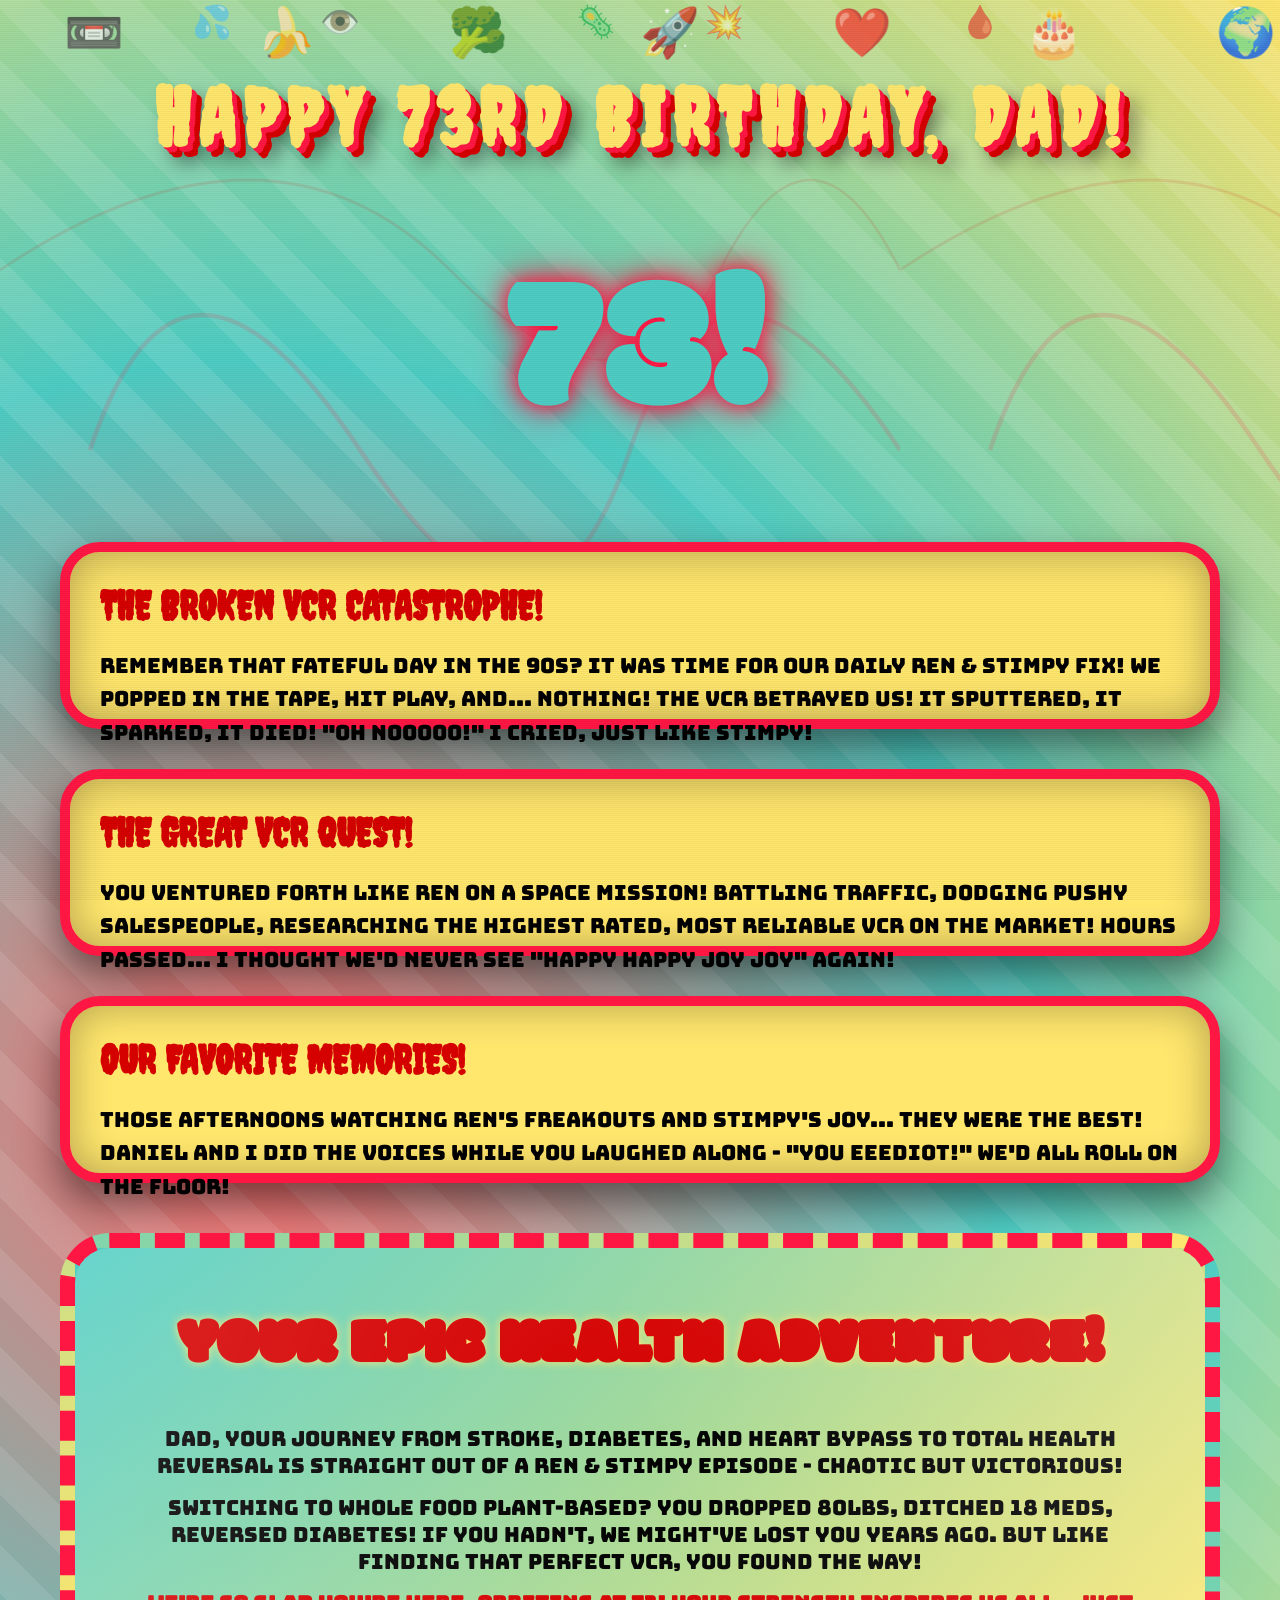
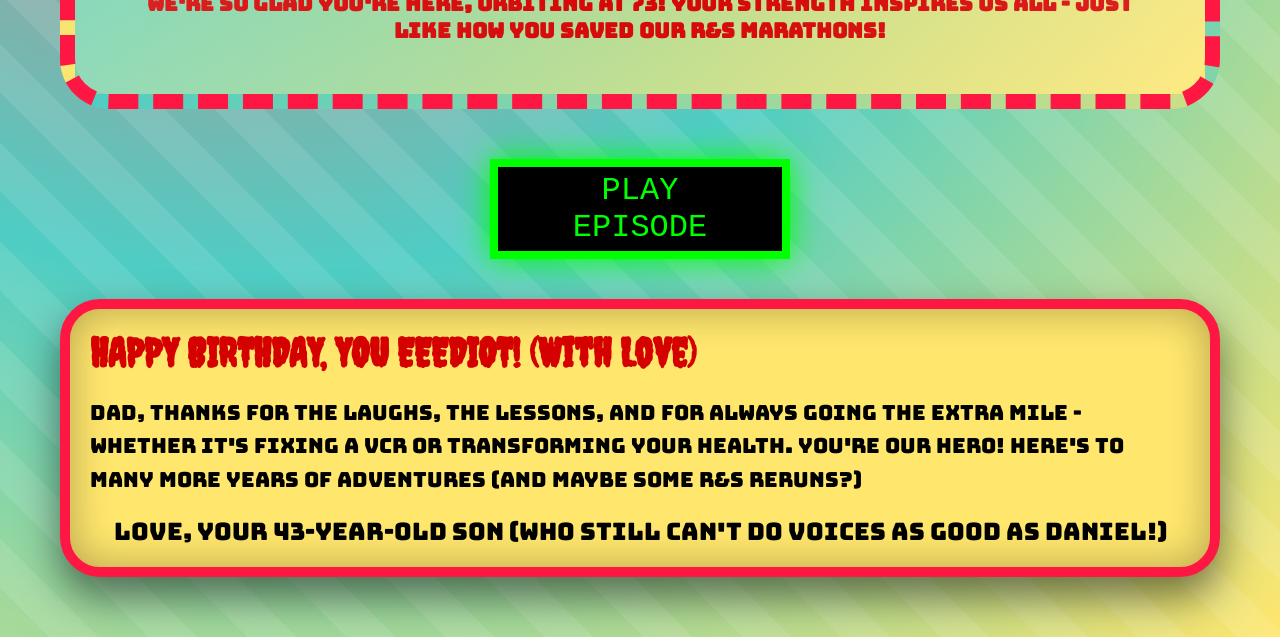
==== birthday-ren-stimpy.html @ b2580fb5 "ren and stimpy bday card update" ====
<!DOCTYPE html>
<html lang="en">
  <head>
    <meta charset="UTF-8" />
    <meta name="viewport" content="width=device-width, initial-scale=1.0" />
    <title>REN & STIMPY BIRTHDAY MADNESS! - HAPPY 73RD DAD!</title>

    <style>
      @import url("https://fonts.googleapis.com/css2?family=Creepster&family=Bungee&family=Modak&display=swap");

      * {
        margin: 0;
        padding: 0;
        box-sizing: border-box;
      }

      body {
        background: #ff6b6b;
        background-image: repeating-linear-gradient(
            45deg,
            transparent,
            transparent 35px,
            rgba(255, 255, 255, 0.1) 35px,
            rgba(255, 255, 255, 0.1) 70px
          ),
          radial-gradient(circle at 20% 50%, #ff6b6b 0%, #4ecdc4 50%, #ffe66d 100%);
        overflow-x: hidden;
        font-family: "Bungee", cursive;
        position: relative;
        min-height: 100vh;
        color: #000;
      }

      /* Enhanced veiny overlay */
      body::before {
        content: "";
        position: fixed;
        top: 0;
        left: 0;
        width: 100%;
        height: 100%;
        background: url('data:image/svg+xml,<svg xmlns="http://www.w3.org/2000/svg" viewBox="0 0 100 100"><path d="M10,50 Q20,20 40,50 T70,50 T100,50" stroke="%23FF1744" stroke-width="0.5" fill="none" opacity="0.3"/><path d="M0,30 Q30,10 50,30 T80,30 T100,30" stroke="%23D50000" stroke-width="0.3" fill="none" opacity="0.2"/></svg>')
          repeat;
        pointer-events: none;
        z-index: 1;
        opacity: 0.5;
        animation: pulseVeins 2s infinite alternate;
      }

      @keyframes pulseVeins {
        0% {
          opacity: 0.5;
        }
        100% {
          opacity: 0.7;
        }
      }

      /* TV Scan Lines */
      body::after {
        content: "";
        position: fixed;
        top: 0;
        left: 0;
        width: 100%;
        height: 100%;
        background: repeating-linear-gradient(
          0deg,
          rgba(0, 0, 0, 0.15),
          rgba(0, 0, 0, 0.15) 1px,
          transparent 1px,
          transparent 2px
        );
        pointer-events: none;
        z-index: 3;
        opacity: 0.3;
      }

      /* Gross floating elements */
      .gross-floater {
        position: fixed;
        animation: grossFloat 15s infinite ease-in-out;
        z-index: 0;
        opacity: 0.6;
        font-size: 2rem;
      }

      @keyframes grossFloat {
        0% {
          transform: translateY(100vh) scale(1) rotate(0deg);
        }
        50% {
          transform: translateY(50vh) scale(1.5) rotate(180deg);
        }
        100% {
          transform: translateY(0) scale(1) rotate(360deg);
        }
      }

      /* Bulging veins on hover */
      .story-panel:hover::before {
        content: "";
        position: absolute;
        top: 0;
        left: 0;
        width: 100%;
        height: 100%;
        background: radial-gradient(circle, rgba(213, 0, 0, 0.3), transparent);
        animation: bulge 1s infinite alternate;
      }

      @keyframes bulge {
        0% {
          transform: scale(1);
        }
        100% {
          transform: scale(1.2);
        }
      }

      .container {
        max-width: 1200px;
        margin: 0 auto;
        padding: 20px;
        position: relative;
        z-index: 2;
      }

      /* Epic Title with parallax */
      .main-title {
        text-align: center;
        margin: 50px 0;
        position: relative;
        perspective: 1000px;
      }

      .happy-joy {
        font-family: "Creepster", cursive;
        font-size: 5rem;
        color: #ffe66d;
        text-shadow: 5px 5px 0 #ff1744, 10px 10px 0 #d50000, 15px 15px 20px rgba(0, 0, 0, 0.5);
        letter-spacing: 8px;
        transform-style: preserve-3d;
        animation: titleWobble 1s infinite alternate;
      }

      @keyframes titleWobble {
        0% {
          transform: rotateY(-10deg) rotateX(5deg);
        }
        100% {
          transform: rotateY(10deg) rotateX(-5deg);
        }
      }

      .age-counter {
        font-family: "Modak", cursive;
        font-size: 12rem;
        color: #4ecdc4;
        text-align: center;
        text-shadow: 0 0 20px #ff1744, 0 0 40px #ff1744;
        animation: throbExplode 2s infinite;
      }

      @keyframes throbExplode {
        0%,
        100% {
          transform: scale(1);
          filter: brightness(1);
        }
        50% {
          transform: scale(1.1);
          filter: brightness(1.5);
        }
      }

      /* Epic Story Panels with flip animation */
      .story-panel {
        background: #ffe66d;
        border: 10px solid #ff1744;
        border-radius: 40px;
        padding: 20px;
        margin: 40px 0;
        position: relative;
        box-shadow: inset 0 0 40px rgba(0, 0, 0, 0.3), 0 20px 40px rgba(0, 0, 0, 0.5);
        perspective: 1000px;
        cursor: pointer;
        transition: all 0.5s;
        display: block;
      }

      .story-panel:hover {
        transform: scale(1.05) rotate(2deg);
      }

      .story-content {
        transition: transform 0.6s;
        transform-style: preserve-3d;
      }

      .story-panel.flipped .story-content {
        transform: rotateY(180deg);
      }

      .story-front,
      .story-back {
        backface-visibility: hidden;
        position: absolute;
        width: 100%;
        left: 0;
        padding: 10px;
        box-sizing: border-box;
        word-wrap: break-word;
        hyphens: auto;
      }

      .story-back {
        transform: rotateY(180deg);
        color: #ff1744;
        font-weight: bold;
      }

      .story-title {
        font-family: "Creepster", cursive;
        font-size: 2.5rem;
        color: #d50000;
        margin-bottom: 20px;
      }

      .story-text {
        font-size: 1.3rem;
        line-height: 1.6;
      }

      /* Health Journey - Epic Version */
      .health-journey {
        background: linear-gradient(135deg, #4ecdc4, #ffe66d);
        padding: 50px;
        margin: 50px 0;
        border-radius: 50px;
        border: 15px dashed #ff1744;
        text-align: center;
        position: relative;
        overflow: hidden;
      }

      .health-journey::before {
        content: "";
        position: absolute;
        top: -50%;
        left: -50%;
        width: 200%;
        height: 200%;
        background: radial-gradient(circle, transparent, rgba(255, 255, 255, 0.3));
        animation: healthPulse 3s infinite;
      }

      @keyframes healthPulse {
        0% {
          transform: scale(1);
        }
        50% {
          transform: scale(1.2);
        }
        100% {
          transform: scale(1);
        }
      }

      .health-title {
        font-family: "Modak", cursive;
        font-size: 4rem;
        color: #d50000;
        margin-bottom: 30px;
        text-shadow: 0 0 10px #ffe66d;
      }

      /* VCR Button - Enhanced */
      .vcr-button {
        display: block;
        width: 300px;
        height: 100px;
        margin: 40px auto;
        background: #000;
        color: #0f0;
        font-family: monospace;
        font-size: 2rem;
        border: 8px solid #0f0;
        cursor: pointer;
        position: relative;
        overflow: hidden;
        transition: all 0.3s;
        box-shadow: 0 0 30px #0f0;
        animation: vcrGlow 1.5s infinite alternate;
      }

      @keyframes vcrGlow {
        0% {
          box-shadow: 0 0 10px #0f0;
        }
        100% {
          box-shadow: 0 0 40px #0f0;
        }
      }

      .vcr-button:hover {
        transform: scale(1.1);
      }

      .vcr-text {
        position: absolute;
        top: 50%;
        left: 50%;
        transform: translate(-50%, -50%);
      }

      /* More Floating Elements */
      .floater {
        position: fixed;
        font-size: 3rem;
        animation: floatChaotic 10s infinite linear;
        z-index: 0;
        opacity: 0.8;
      }

      @keyframes floatChaotic {
        0% {
          transform: translateY(100vh) rotate(0deg);
        }
        25% {
          transform: translateY(75vh) rotate(90deg) scale(1.2);
        }
        50% {
          transform: translateY(50vh) rotate(180deg) scale(0.8);
        }
        75% {
          transform: translateY(25vh) rotate(270deg) scale(1.2);
        }
        100% {
          transform: translateY(-10vh) rotate(360deg) scale(1);
        }
      }

      .floater1 {
        left: 5%;
        animation-delay: 0s;
      }
      .floater2 {
        left: 20%;
        animation-delay: 1s;
      }
      .floater3 {
        left: 35%;
        animation-delay: 2s;
      }
      .floater4 {
        left: 50%;
        animation-delay: 3s;
      }
      .floater5 {
        left: 65%;
        animation-delay: 4s;
      }
      .floater6 {
        left: 80%;
        animation-delay: 5s;
      }
      .floater7 {
        left: 95%;
        animation-delay: 6s;
      }

      /* Responsive */
      @media (max-width: 768px) {
        .happy-joy {
          font-size: 3rem;
        }
        .age-counter {
          font-size: 8rem;
        }
        .story-panel {
          padding: 25px;
        }
        .health-title {
          font-size: 2.5rem;
        }
        .vcr-button {
          width: 200px;
          height: 70px;
          font-size: 1.5rem;
        }
      }
    </style>
  </head>
  <body>
    <!-- More Floating elements for epic feel -->
    <div class="floater floater1">📼</div>
    <div class="floater floater2">🍌</div>
    <div class="floater floater3">🥦</div>
    <div class="floater floater4">🚀</div>
    <div class="floater floater5">❤️</div>
    <div class="floater floater6">🎂</div>
    <div class="floater floater7">🌍</div>
    <div class="gross-floater" style="left: 15%; animation-delay: 0s">💦</div>
    <!-- Sweat -->
    <div class="gross-floater" style="left: 25%; animation-delay: 2s">👁️</div>
    <!-- Eyeball -->
    <div class="gross-floater" style="left: 45%; animation-delay: 4s">🦠</div>
    <!-- Booger -->
    <div class="gross-floater" style="left: 55%; animation-delay: 6s">💥</div>
    <!-- Explosion -->
    <div class="gross-floater" style="left: 75%; animation-delay: 8s">🩸</div>
    <!-- Vein -->

    <div class="container">
      <!-- Main Title -->
      <div class="main-title">
        <h1 class="happy-joy">HAPPY 73RD BIRTHDAY, DAD!</h1>
      </div>

      <div class="age-counter">73!</div>

      <!-- VCR Story Interactive Panels with Flip -->
      <div class="story-panel" onclick="flipPanel(this)">
        <div class="story-content">
          <div class="story-front">
            <h2 class="story-title">THE BROKEN VCR CATASTROPHE!</h2>
            <p class="story-text">
              Remember that fateful day in the 90s? It was time for our daily Ren & Stimpy fix! We
              popped in the tape, hit play, and... NOTHING! The VCR betrayed us! It sputtered, it
              sparked, it DIED! "OH NOOOOO!" I cried, just like Stimpy!
            </p>
          </div>
          <div class="story-back">
            <p class="story-text">
              But you, Dad? You didn't panic. You said, "Don't worry, son. I'll fix this!" And off
              you went into the wild world of electronics stores...
            </p>
          </div>
        </div>
      </div>

      <div class="story-panel" onclick="flipPanel(this)">
        <div class="story-content">
          <div class="story-front">
            <h2 class="story-title">THE GREAT VCR QUEST!</h2>
            <p class="story-text">
              You ventured forth like Ren on a space mission! Battling traffic, dodging pushy
              salespeople, researching the HIGHEST RATED, MOST RELIABLE VCR on the market! Hours
              passed... I thought we'd never see "Happy Happy Joy Joy" again!
            </p>
          </div>
          <div class="story-back">
            <p class="story-text">
              But you returned TRIUMPHANT! With the ULTIMATE VCR - built like a tank, with turbo
              rewind! "No more missed episodes!" you declared. And we watched R&S that night,
              laughing till our sides hurt!
            </p>
          </div>
        </div>
      </div>

      <div class="story-panel" onclick="flipPanel(this)">
        <div class="story-content">
          <div class="story-front">
            <h2 class="story-title">OUR FAVORITE MEMORIES!</h2>
            <p class="story-text">
              Those afternoons watching Ren's freakouts and Stimpy's joy... they were the best!
              Daniel and I did the voices while you laughed along - "YOU EEEDIOT!" We'd all roll on
              the floor!
            </p>
          </div>
          <div class="story-back">
            <p class="story-text">
              And now, at 43, I still quote the show. Thanks for those memories, Dad. (And for not
              letting a broken VCR ruin our cartoon ritual!)
            </p>
          </div>
        </div>
      </div>

      <!-- Health Journey Tribute -->
      <div class="health-journey">
        <h2 class="health-title">YOUR EPIC HEALTH ADVENTURE!</h2>
        <p style="font-size: 1.3rem; margin-bottom: 15px">
          Dad, your journey from stroke, diabetes, and heart bypass to TOTAL HEALTH REVERSAL is
          straight out of a Ren & Stimpy episode - CHAOTIC but VICTORIOUS!
        </p>
        <p style="font-size: 1.3rem; margin-bottom: 15px">
          Switching to whole food plant-based? You dropped 80lbs, ditched 18 meds, reversed
          diabetes! If you hadn't, we might've lost you years ago. But like finding that perfect
          VCR, you FOUND THE WAY!
        </p>
        <p style="font-size: 1.3rem; font-weight: bold; color: #d50000">
          We're SO GLAD you're here, orbiting at 73! Your strength inspires us all - just like how
          you saved our R&S marathons!
        </p>
      </div>

      <!-- Interactive VCR Button -->
      <button class="vcr-button" onclick="playEpisode()">
        <div class="vcr-text">PLAY EPISODE</div>
      </button>

      <!-- Final Message -->
      <div class="story-panel">
        <h2 class="story-title">HAPPY BIRTHDAY, YOU EEEDIOT! (With Love)</h2>
        <p class="story-text">
          Dad, thanks for the laughs, the lessons, and for always going the extra mile - whether
          it's fixing a VCR or transforming your health. You're our hero! Here's to many more years
          of adventures (and maybe some R&S reruns?)
        </p>
        <p style="font-size: 1.5rem; text-align: center; margin-top: 20px">
          Love, Your 43-Year-Old Son (Who Still Can't Do Voices as Good as Daniel!)
        </p>
      </div>
    </div>

    <script src="https://www.youtube.com/iframe_api"></script>

    <script>
      function flipPanel(panel) {
        panel.classList.toggle("flipped");
        panel.style.animation = "shake 0.5s";
        setTimeout(() => {
          panel.style.animation = "";
          setPanelHeights(); // Recalculate after flip
        }, 500);
      }

      function playEpisode() {
        alert(
          "*VCR whirring* HAPPY HAPPY JOY JOY! Thanks for the memories, Dad! Let's binge-watch soon!"
        );
        document.body.style.animation = "spaz 0.5s 3";
        setTimeout(() => {
          document.body.style.animation = "";
        }, 1500);
      }

      // Random twitches
      setInterval(() => {
        const panels = document.querySelectorAll(".story-panel");
        const randomPanel = panels[Math.floor(Math.random() * panels.length)];
        randomPanel.style.animation = "spaz 0.3s 2";
        setTimeout(() => {
          randomPanel.style.animation = "";
        }, 600);
      }, 3000);

      // Parallax on scroll for epic depth
      window.addEventListener("scroll", () => {
        const scroll = window.pageYOffset;
        document.querySelectorAll(".floater").forEach((f) => {
          f.style.transform = `translateY(${scroll * 0.5}px)`;
        });
      });

      function setPanelHeights() {
        document.querySelectorAll(".story-panel").forEach((panel) => {
          panel.style.height = "auto"; // Reset
          const front = panel.querySelector(".story-front");
          const back = panel.querySelector(".story-back");
          const maxHeight = Math.max(front.offsetHeight, back.offsetHeight);
          panel.style.height = `${maxHeight}px`;
        });
      }

      window.addEventListener("load", setPanelHeights);
      window.addEventListener("resize", setPanelHeights);

      function onYouTubeIframeAPIReady() {
        new YT.Player("rs-player", {
          height: "0",
          width: "0",
          videoId: "YOUR_RS_CLIP_ID", // Replace with actual ID, e.g. Happy Happy Joy Joy clip
          playerVars: { autoplay: 0, loop: 1 },
          events: { onReady: onPlayerReady },
        });
      }

      function onPlayerReady(event) {
        // Play on some interactions
      }

      // Add random chaos events
      setInterval(() => {
        if (Math.random() > 0.7) {
          document.body.style.filter = "hue-rotate(90deg)";
          setTimeout(() => {
            document.body.style.filter = "";
          }, 500);
        }
        if (Math.random() > 0.8) {
          document.body.style.animation = "shake 0.5s";
          setTimeout(() => {
            document.body.style.animation = "";
          }, 500);
        }
      }, 5000);

      // Trigger sound on button press
      // In playEpisode function
      // Add: event.target.playVideo();
    </script>
  </body>
</html>
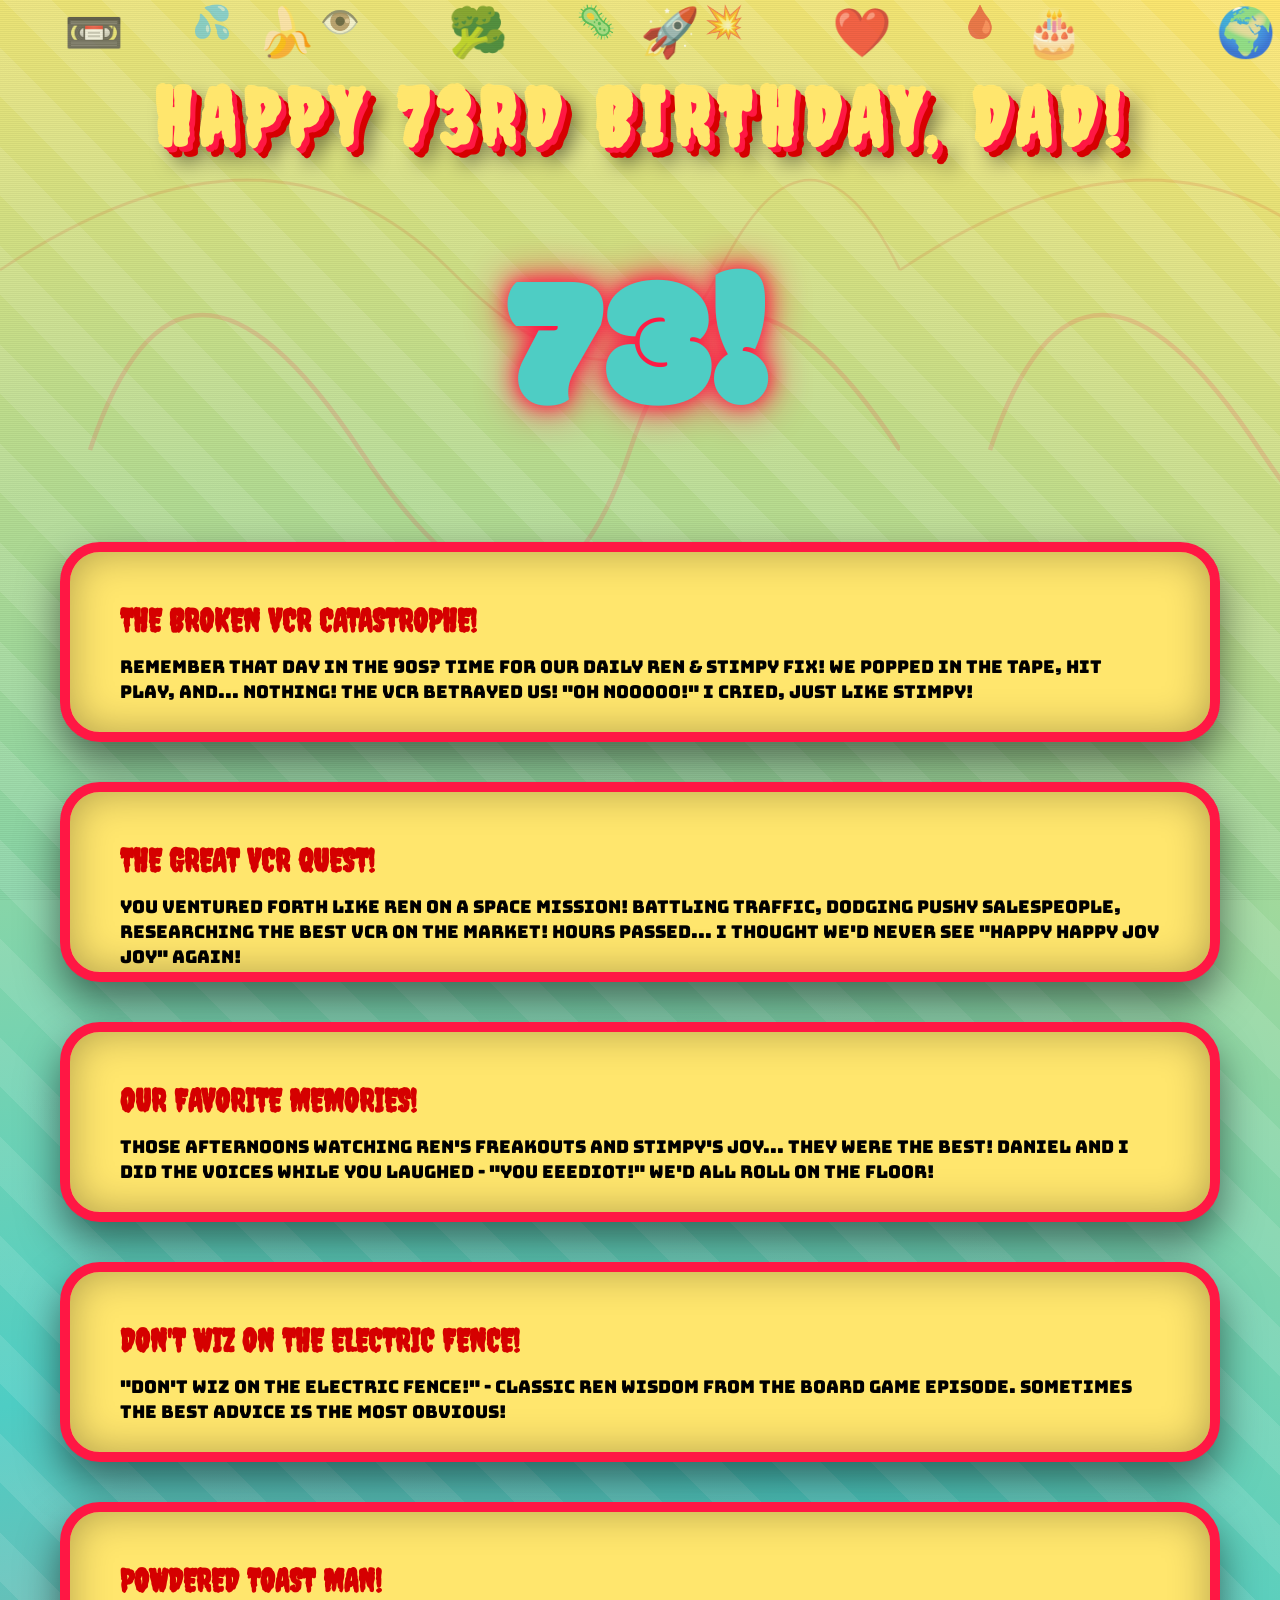
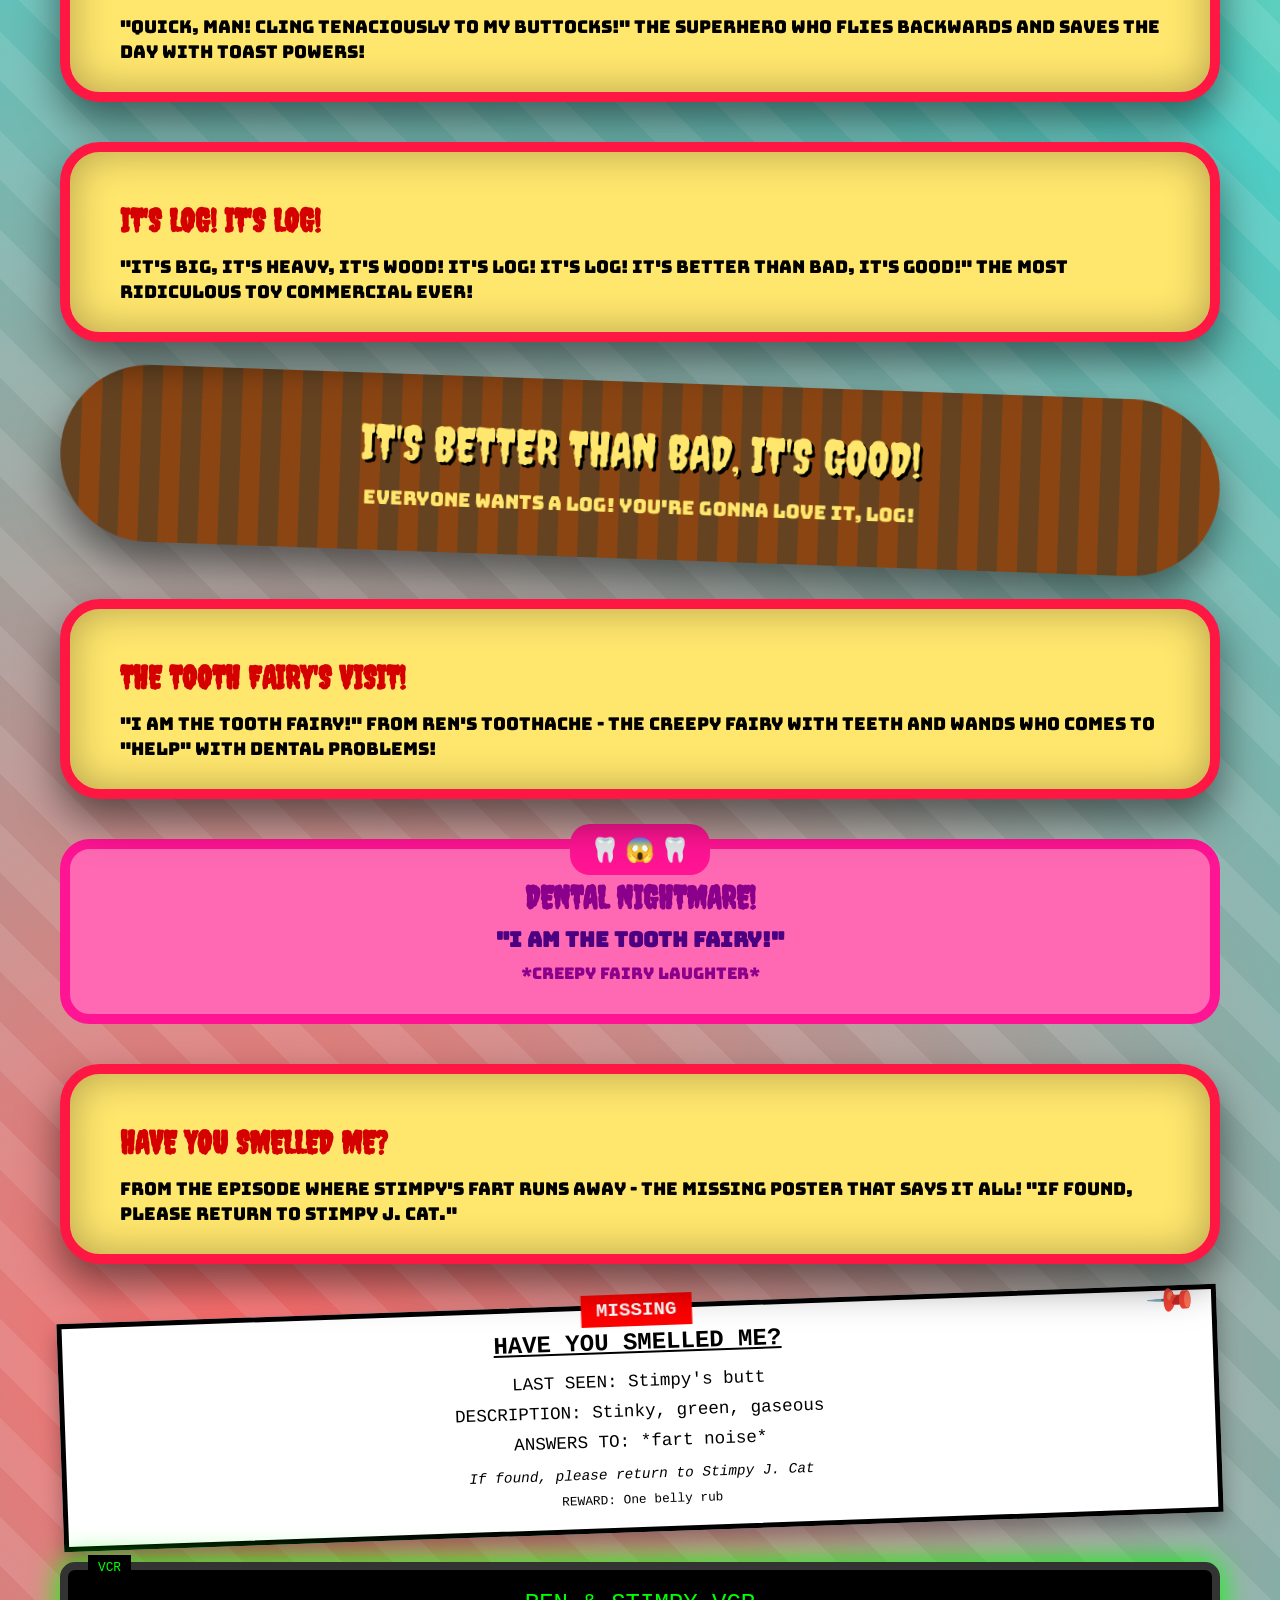
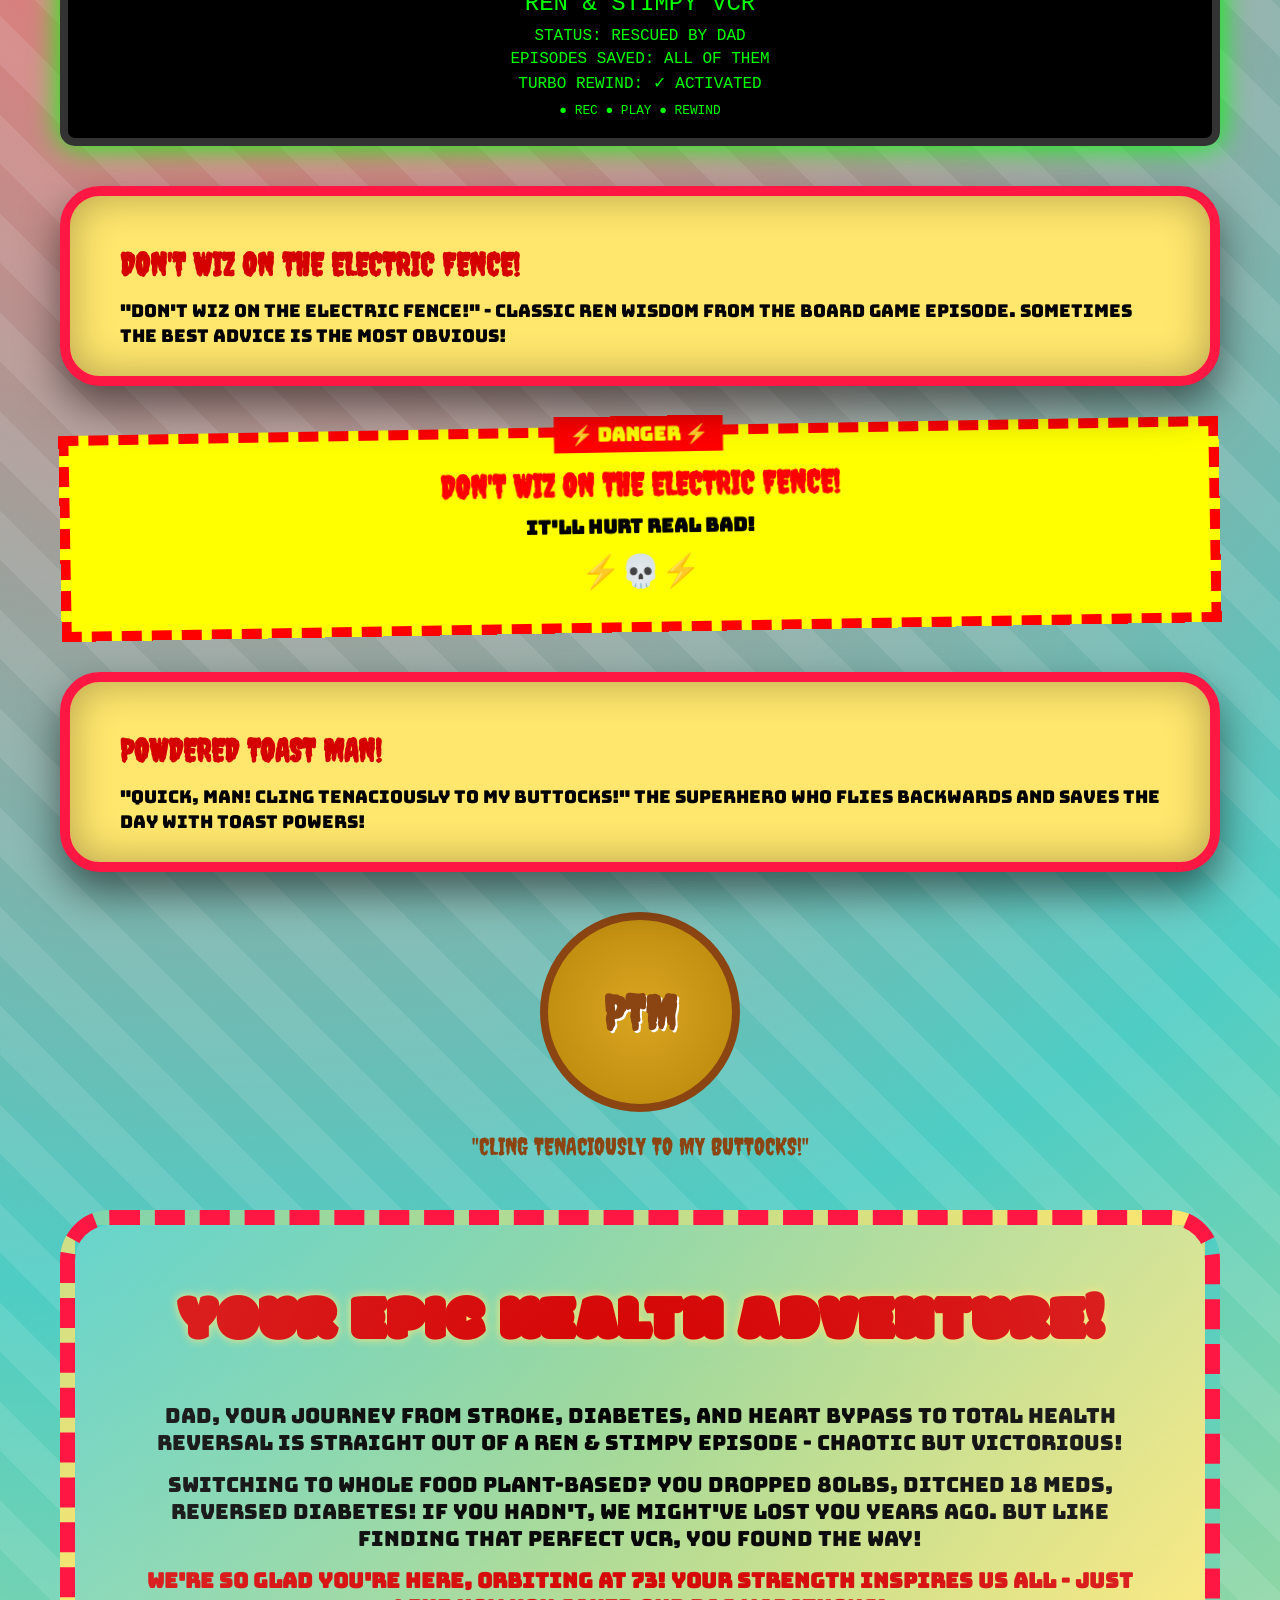
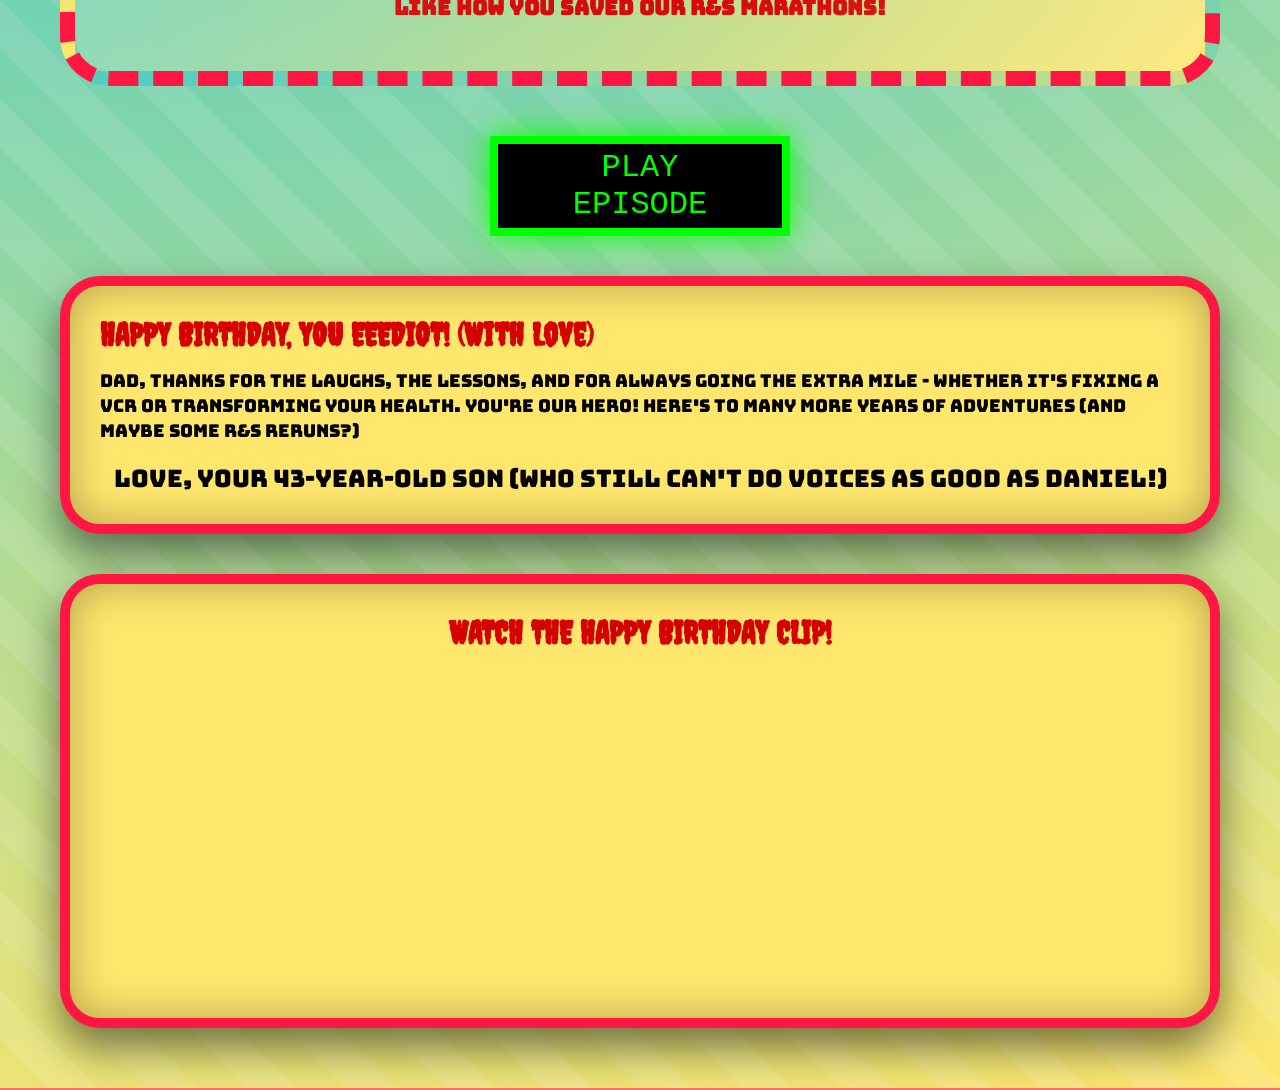
==== commit fdab979b: "more epic!" ====
--- a/birthday-ren-stimpy.html
+++ b/birthday-ren-stimpy.html
@@ -72,7 +72,7 @@
           transparent 2px
         );
         pointer-events: none;
-        z-index: 3;
+        z-index: 1;
         opacity: 0.3;
       }
 
@@ -179,7 +179,7 @@
         background: #ffe66d;
         border: 10px solid #ff1744;
         border-radius: 40px;
-        padding: 20px;
+        padding: 30px;
         margin: 40px 0;
         position: relative;
         box-shadow: inset 0 0 40px rgba(0, 0, 0, 0.3), 0 20px 40px rgba(0, 0, 0, 0.5);
@@ -187,6 +187,8 @@
         cursor: pointer;
         transition: all 0.5s;
         display: block;
+        min-height: 200px;
+        z-index: 2;
       }
 
       .story-panel:hover {
@@ -196,6 +198,8 @@
       .story-content {
         transition: transform 0.6s;
         transform-style: preserve-3d;
+        position: relative;
+        height: 100%;
       }
 
       .story-panel.flipped .story-content {
@@ -208,10 +212,12 @@
         position: absolute;
         width: 100%;
         left: 0;
-        padding: 10px;
+        top: 0;
+        padding: 20px;
         box-sizing: border-box;
         word-wrap: break-word;
         hyphens: auto;
+        overflow-wrap: break-word;
       }
 
       .story-back {
@@ -222,14 +228,255 @@
 
       .story-title {
         font-family: "Creepster", cursive;
-        font-size: 2.5rem;
+        font-size: 2rem;
         color: #d50000;
-        margin-bottom: 20px;
+        margin-bottom: 15px;
+        line-height: 1.2;
       }
 
       .story-text {
-        font-size: 1.3rem;
-        line-height: 1.6;
+        font-size: 1.1rem;
+        line-height: 1.4;
+        margin-bottom: 10px;
+      }
+
+      /* Video Panel Special Styling */
+      .video-panel {
+        z-index: 10;
+        position: relative;
+      }
+
+      .video-panel iframe {
+        z-index: 11;
+        position: relative;
+      }
+
+      /* Creative Episode Elements */
+
+      /* LOG! LOG! LOG! */
+      .log-section {
+        background: #8b4513;
+        background-image: repeating-linear-gradient(
+            90deg,
+            #654321 0,
+            #654321 20px,
+            #8b4513 20px,
+            #8b4513 40px
+          ),
+          radial-gradient(ellipse at center, #8b4513, #654321);
+        padding: 40px;
+        margin: 30px 0;
+        border-radius: 100px;
+        text-align: center;
+        position: relative;
+        transform: rotate(2deg);
+        box-shadow: 0 20px 40px rgba(0, 0, 0, 0.5);
+      }
+
+      .log-text {
+        font-size: 3rem;
+        color: #ffe66d;
+        text-shadow: 3px 3px 0 #000;
+        animation: logShake 0.2s infinite;
+        font-family: "Creepster", cursive;
+      }
+
+      @keyframes logShake {
+        0%,
+        100% {
+          transform: translateX(0);
+        }
+        25% {
+          transform: translateX(-5px);
+        }
+        75% {
+          transform: translateX(5px);
+        }
+      }
+
+      /* VCR Display */
+      .vcr-display {
+        background: #000;
+        border: 8px solid #333;
+        border-radius: 15px;
+        padding: 20px;
+        margin: 30px 0;
+        color: #0f0;
+        font-family: monospace;
+        text-align: center;
+        position: relative;
+        box-shadow: 0 0 30px #0f0;
+        animation: vcrFlicker 2s infinite;
+      }
+
+      @keyframes vcrFlicker {
+        0%,
+        100% {
+          opacity: 1;
+        }
+        50% {
+          opacity: 0.8;
+        }
+      }
+
+      .vcr-display::before {
+        content: "VCR";
+        position: absolute;
+        top: -15px;
+        left: 20px;
+        background: #000;
+        color: #0f0;
+        padding: 5px 10px;
+        font-size: 0.8rem;
+      }
+
+      @keyframes blink {
+        0%,
+        50% {
+          opacity: 1;
+        }
+        51%,
+        100% {
+          opacity: 0;
+        }
+      }
+
+      /* Electric Fence Warning */
+      .electric-fence {
+        background: #ffff00;
+        border: 10px solid #ff0000;
+        border-style: dashed;
+        padding: 30px;
+        margin: 30px 0;
+        text-align: center;
+        position: relative;
+        transform: rotate(-1deg);
+        animation: electricPulse 1s infinite;
+      }
+
+      @keyframes electricPulse {
+        0%,
+        100% {
+          box-shadow: 0 0 20px #ff0000;
+        }
+        50% {
+          box-shadow: 0 0 40px #ff0000, inset 0 0 20px #ff0000;
+        }
+      }
+
+      .electric-fence::before {
+        content: "⚡ DANGER ⚡";
+        position: absolute;
+        top: -20px;
+        left: 50%;
+        transform: translateX(-50%);
+        background: #ff0000;
+        color: #ffff00;
+        padding: 5px 15px;
+        font-weight: bold;
+        font-size: 1.2rem;
+      }
+
+      /* Powdered Toast Superhero Logo */
+      .toast-logo {
+        background: radial-gradient(circle, #daa520, #b8860b);
+        border: 8px solid #8b4513;
+        border-radius: 50%;
+        width: 200px;
+        height: 200px;
+        margin: 30px auto;
+        display: flex;
+        align-items: center;
+        justify-content: center;
+        position: relative;
+        animation: toastSpin 3s linear infinite;
+      }
+
+      @keyframes toastSpin {
+        0% {
+          transform: rotate(0deg);
+        }
+        100% {
+          transform: rotate(360deg);
+        }
+      }
+
+      .toast-logo::before {
+        content: "PTM";
+        font-size: 3rem;
+        font-weight: bold;
+        color: #8b4513;
+        text-shadow: 2px 2px 0 #fff;
+        font-family: "Creepster", cursive;
+      }
+
+      /* Dental Nightmare */
+      .dental-nightmare {
+        background: #ff69b4;
+        border: 10px solid #ff1493;
+        border-radius: 30px;
+        padding: 30px;
+        margin: 30px 0;
+        text-align: center;
+        position: relative;
+        animation: toothache 0.5s infinite alternate;
+      }
+
+      @keyframes toothache {
+        0% {
+          transform: scale(1) rotate(-1deg);
+        }
+        100% {
+          transform: scale(1.05) rotate(1deg);
+        }
+      }
+
+      .dental-nightmare::before {
+        content: "🦷 😱 🦷";
+        position: absolute;
+        top: -25px;
+        left: 50%;
+        transform: translateX(-50%);
+        background: #ff1493;
+        padding: 10px 20px;
+        border-radius: 20px;
+        font-size: 1.5rem;
+      }
+
+      /* Missing Poster */
+      .missing-poster {
+        background: #fff;
+        border: 5px solid #000;
+        padding: 20px;
+        margin: 30px 0;
+        text-align: center;
+        position: relative;
+        transform: rotate(-2deg);
+        box-shadow: 0 10px 20px rgba(0, 0, 0, 0.3);
+        font-family: "Courier New", monospace;
+        color: #000;
+      }
+
+      .missing-poster::before {
+        content: "MISSING";
+        position: absolute;
+        top: -15px;
+        left: 50%;
+        transform: translateX(-50%);
+        background: #ff0000;
+        color: #fff;
+        padding: 5px 15px;
+        font-weight: bold;
+        font-size: 1.2rem;
+      }
+
+      .missing-poster::after {
+        content: "📌";
+        position: absolute;
+        top: -10px;
+        right: 20px;
+        font-size: 2rem;
+        transform: rotate(45deg);
       }
 
       /* Health Journey - Epic Version */
@@ -426,15 +673,15 @@
           <div class="story-front">
             <h2 class="story-title">THE BROKEN VCR CATASTROPHE!</h2>
             <p class="story-text">
-              Remember that fateful day in the 90s? It was time for our daily Ren & Stimpy fix! We
-              popped in the tape, hit play, and... NOTHING! The VCR betrayed us! It sputtered, it
-              sparked, it DIED! "OH NOOOOO!" I cried, just like Stimpy!
+              Remember that day in the 90s? Time for our daily Ren & Stimpy fix! We popped in the
+              tape, hit play, and... NOTHING! The VCR betrayed us! "OH NOOOOO!" I cried, just like
+              Stimpy!
             </p>
           </div>
           <div class="story-back">
             <p class="story-text">
               But you, Dad? You didn't panic. You said, "Don't worry, son. I'll fix this!" And off
-              you went into the wild world of electronics stores...
+              you went to find the perfect VCR replacement!
             </p>
           </div>
         </div>
@@ -446,15 +693,15 @@
             <h2 class="story-title">THE GREAT VCR QUEST!</h2>
             <p class="story-text">
               You ventured forth like Ren on a space mission! Battling traffic, dodging pushy
-              salespeople, researching the HIGHEST RATED, MOST RELIABLE VCR on the market! Hours
-              passed... I thought we'd never see "Happy Happy Joy Joy" again!
+              salespeople, researching the BEST VCR on the market! Hours passed... I thought we'd
+              never see "Happy Happy Joy Joy" again!
             </p>
           </div>
           <div class="story-back">
             <p class="story-text">
               But you returned TRIUMPHANT! With the ULTIMATE VCR - built like a tank, with turbo
-              rewind! "No more missed episodes!" you declared. And we watched R&S that night,
-              laughing till our sides hurt!
+              rewind! "No more missed episodes!" you declared. We watched R&S that night, laughing
+              till our sides hurt!
             </p>
           </div>
         </div>
@@ -466,8 +713,8 @@
             <h2 class="story-title">OUR FAVORITE MEMORIES!</h2>
             <p class="story-text">
               Those afternoons watching Ren's freakouts and Stimpy's joy... they were the best!
-              Daniel and I did the voices while you laughed along - "YOU EEEDIOT!" We'd all roll on
-              the floor!
+              Daniel and I did the voices while you laughed - "YOU EEEDIOT!" We'd all roll on the
+              floor!
             </p>
           </div>
           <div class="story-back">
@@ -477,6 +724,213 @@
             </p>
           </div>
         </div>
+      </div>
+
+      <!-- New Panel: Don't Wiz on the Electric Fence -->
+      <div class="story-panel" onclick="flipPanel(this)">
+        <div class="story-content">
+          <div class="story-front">
+            <h2 class="story-title">DON'T WIZ ON THE ELECTRIC FENCE!</h2>
+            <p class="story-text">
+              "Don't wiz on the electric fence!" - Classic Ren wisdom from the board game episode.
+              Sometimes the best advice is the most obvious!
+            </p>
+          </div>
+          <div class="story-back">
+            <p class="story-text">
+              "It'll hurt real bad!" Just like Ren's warnings, your life advice always kept us safe,
+              Dad!
+            </p>
+          </div>
+        </div>
+      </div>
+
+      <!-- New Panel: Powdered Toast Man -->
+      <div class="story-panel" onclick="flipPanel(this)">
+        <div class="story-content">
+          <div class="story-front">
+            <h2 class="story-title">POWDERED TOAST MAN!</h2>
+            <p class="story-text">
+              "Quick, man! Cling tenaciously to my buttocks!" The superhero who flies backwards and
+              saves the day with toast powers!
+            </p>
+          </div>
+          <div class="story-back">
+            <p class="story-text">
+              "Leave everything to me!" Just like PTM, you always swooped in to save the day, Dad!
+            </p>
+          </div>
+        </div>
+      </div>
+
+      <!-- New Panel: Log Quote -->
+      <div class="story-panel" onclick="flipPanel(this)">
+        <div class="story-content">
+          <div class="story-front">
+            <h2 class="story-title">IT'S LOG! IT'S LOG!</h2>
+            <p class="story-text">
+              "It's big, it's heavy, it's wood! It's Log! It's Log! It's better than bad, it's
+              good!" The most ridiculous toy commercial ever!
+            </p>
+          </div>
+          <div class="story-back">
+            <p class="story-text">
+              "Everyone wants a Log! You're gonna love it, Log!" Still gets stuck in my head after
+              all these years!
+            </p>
+          </div>
+        </div>
+      </div>
+
+      <!-- LOG Visual Element -->
+      <div class="log-section">
+        <div class="log-text">IT'S BETTER THAN BAD, IT'S GOOD!</div>
+        <p
+          style="
+            color: #ffe66d;
+            font-size: 1.2rem;
+            margin-top: 15px;
+            font-family: 'Bungee', cursive;
+          "
+        >
+          EVERYONE WANTS A LOG! YOU'RE GONNA LOVE IT, LOG!
+        </p>
+      </div>
+
+      <!-- New Panel: Tooth Fairy -->
+      <div class="story-panel" onclick="flipPanel(this)">
+        <div class="story-content">
+          <div class="story-front">
+            <h2 class="story-title">THE TOOTH FAIRY'S VISIT!</h2>
+            <p class="story-text">
+              "I am the Tooth Fairy!" From Ren's Toothache - the creepy fairy with teeth and wands
+              who comes to "help" with dental problems!
+            </p>
+          </div>
+          <div class="story-back">
+            <p class="story-text">
+              "Let me help you with that tooth!" One of the most disturbing R&S episodes ever!
+            </p>
+          </div>
+        </div>
+      </div>
+
+      <!-- Dental Nightmare Visual -->
+      <div class="dental-nightmare">
+        <h3
+          style="
+            font-family: 'Creepster', cursive;
+            font-size: 2rem;
+            color: #8b008b;
+            margin-bottom: 10px;
+          "
+        >
+          DENTAL NIGHTMARE!
+        </h3>
+        <p style="font-size: 1.3rem; color: #4b0082; font-weight: bold">"I am the Tooth Fairy!"</p>
+        <p style="font-size: 1rem; color: #8b008b; margin-top: 10px">*creepy fairy laughter*</p>
+      </div>
+
+      <!-- New Panel: Have You Smelled Me Poster -->
+      <div class="story-panel" onclick="flipPanel(this)">
+        <div class="story-content">
+          <div class="story-front">
+            <h2 class="story-title">HAVE YOU SMELLED ME?</h2>
+            <p class="story-text">
+              From the episode where Stimpy's fart runs away - the missing poster that says it all!
+              "If found, please return to Stimpy J. Cat."
+            </p>
+          </div>
+          <div class="story-back">
+            <p class="story-text">
+              "I miss my fart!" Only Ren & Stimpy could make a whole episode about a runaway fart!
+            </p>
+          </div>
+        </div>
+      </div>
+
+      <!-- Missing Poster Visual -->
+      <div class="missing-poster">
+        <h3 style="font-size: 1.5rem; margin-bottom: 15px; text-decoration: underline">
+          HAVE YOU SMELLED ME?
+        </h3>
+        <p style="font-size: 1.1rem; margin-bottom: 10px">LAST SEEN: Stimpy's butt</p>
+        <p style="font-size: 1.1rem; margin-bottom: 10px">DESCRIPTION: Stinky, green, gaseous</p>
+        <p style="font-size: 1.1rem; margin-bottom: 15px">ANSWERS TO: *fart noise*</p>
+        <p style="font-size: 0.9rem; font-style: italic">
+          If found, please return to Stimpy J. Cat
+        </p>
+        <p style="font-size: 0.8rem; margin-top: 10px">REWARD: One belly rub</p>
+      </div>
+
+      <!-- VCR Story Visual -->
+      <div class="vcr-display">
+        <div style="font-size: 1.5rem; margin-bottom: 10px">REN & STIMPY VCR</div>
+        <div style="font-size: 1rem; margin-bottom: 5px">STATUS: RESCUED BY DAD</div>
+        <div style="font-size: 1rem; margin-bottom: 5px">EPISODES SAVED: ALL OF THEM</div>
+        <div style="font-size: 1rem; margin-bottom: 10px">TURBO REWIND: ✓ ACTIVATED</div>
+        <div style="font-size: 0.8rem; animation: blink 1s infinite">● REC ● PLAY ● REWIND</div>
+      </div>
+
+      <!-- New Panel: Don't Wiz on the Electric Fence -->
+      <div class="story-panel" onclick="flipPanel(this)">
+        <div class="story-content">
+          <div class="story-front">
+            <h2 class="story-title">DON'T WIZ ON THE ELECTRIC FENCE!</h2>
+            <p class="story-text">
+              "Don't wiz on the electric fence!" - Classic Ren wisdom from the board game episode.
+              Sometimes the best advice is the most obvious!
+            </p>
+          </div>
+          <div class="story-back">
+            <p class="story-text">
+              "It'll hurt real bad!" Just like Ren's warnings, your life advice always kept us safe,
+              Dad!
+            </p>
+          </div>
+        </div>
+      </div>
+
+      <!-- Electric Fence Warning Visual -->
+      <div class="electric-fence">
+        <h3
+          style="
+            font-family: 'Creepster', cursive;
+            font-size: 2rem;
+            color: #ff0000;
+            margin-bottom: 10px;
+          "
+        >
+          DON'T WIZ ON THE ELECTRIC FENCE!
+        </h3>
+        <p style="font-size: 1.2rem; color: #000; font-weight: bold">IT'LL HURT REAL BAD!</p>
+        <div style="font-size: 2rem; margin-top: 10px">⚡💀⚡</div>
+      </div>
+
+      <!-- New Panel: Powdered Toast Man -->
+      <div class="story-panel" onclick="flipPanel(this)">
+        <div class="story-content">
+          <div class="story-front">
+            <h2 class="story-title">POWDERED TOAST MAN!</h2>
+            <p class="story-text">
+              "Quick, man! Cling tenaciously to my buttocks!" The superhero who flies backwards and
+              saves the day with toast powers!
+            </p>
+          </div>
+          <div class="story-back">
+            <p class="story-text">
+              "Leave everything to me!" Just like PTM, you always swooped in to save the day, Dad!
+            </p>
+          </div>
+        </div>
+      </div>
+
+      <!-- Powdered Toast Man Logo -->
+      <div class="toast-logo"></div>
+      <div style="text-align: center; margin-top: -10px">
+        <p style="font-family: 'Creepster', cursive; font-size: 1.5rem; color: #8b4513">
+          "CLING TENACIOUSLY TO MY BUTTOCKS!"
+        </p>
       </div>
 
       <!-- Health Journey Tribute -->
@@ -514,6 +968,25 @@
           Love, Your 43-Year-Old Son (Who Still Can't Do Voices as Good as Daniel!)
         </p>
       </div>
+
+      <!-- Embedded Happy Birthday Clip -->
+      <div
+        class="story-panel video-panel"
+        style="text-align: center; cursor: default"
+        onclick="event.stopPropagation()"
+      >
+        <h2 class="story-title">WATCH THE HAPPY BIRTHDAY CLIP!</h2>
+        <iframe
+          width="560"
+          height="315"
+          src="https://www.youtube.com/embed/37bKxaoZbS8"
+          title="Ren & Stimpy Happy Birthday Clip"
+          frameborder="0"
+          allow="accelerometer; autoplay; clipboard-write; encrypted-media; gyroscope; picture-in-picture; web-share"
+          allowfullscreen
+          style="max-width: 100%; z-index: 15; position: relative"
+        ></iframe>
+      </div>
     </div>
 
     <script src="https://www.youtube.com/iframe_api"></script>
@@ -529,9 +1002,7 @@
       }
 
       function playEpisode() {
-        alert(
-          "*VCR whirring* HAPPY HAPPY JOY JOY! Thanks for the memories, Dad! Let's binge-watch soon!"
-        );
+        window.open("https://www.youtube.com/watch?v=uynMyztqIiA", "_blank");
         document.body.style.animation = "spaz 0.5s 3";
         setTimeout(() => {
           document.body.style.animation = "";
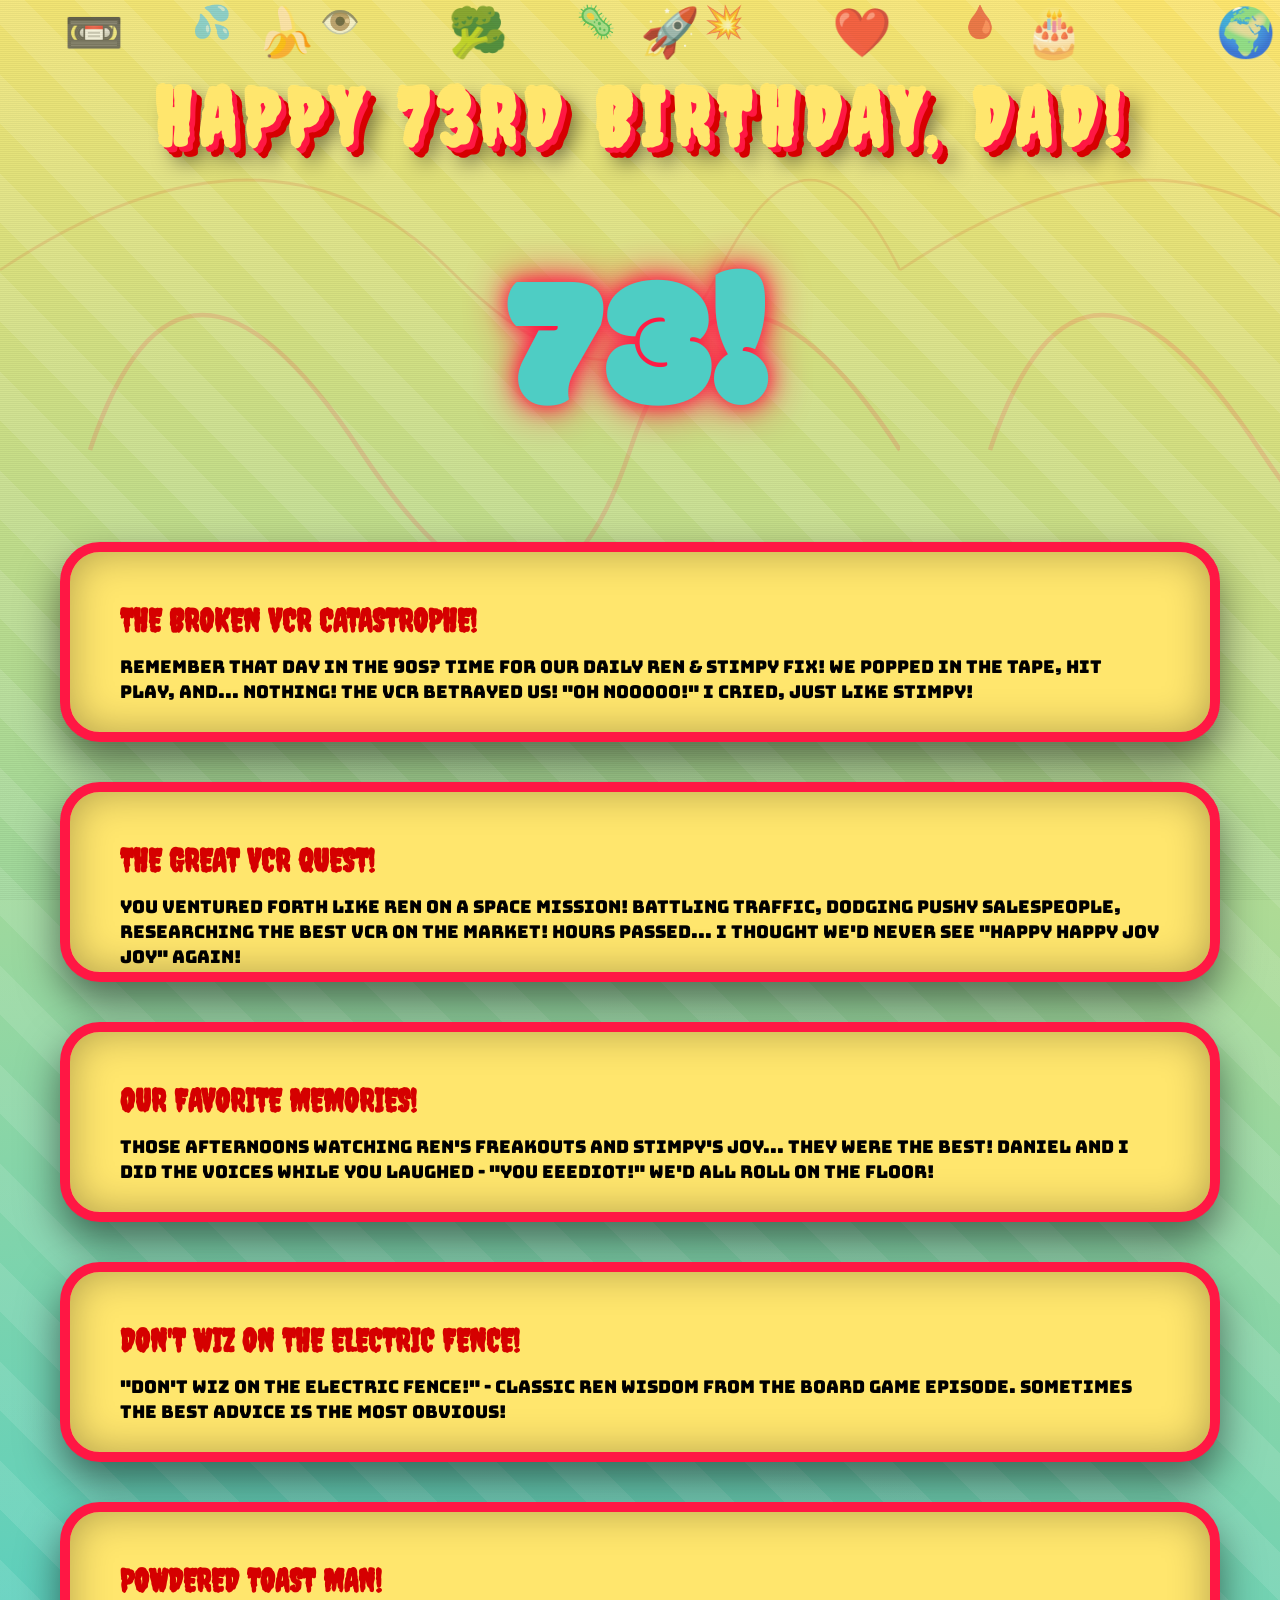
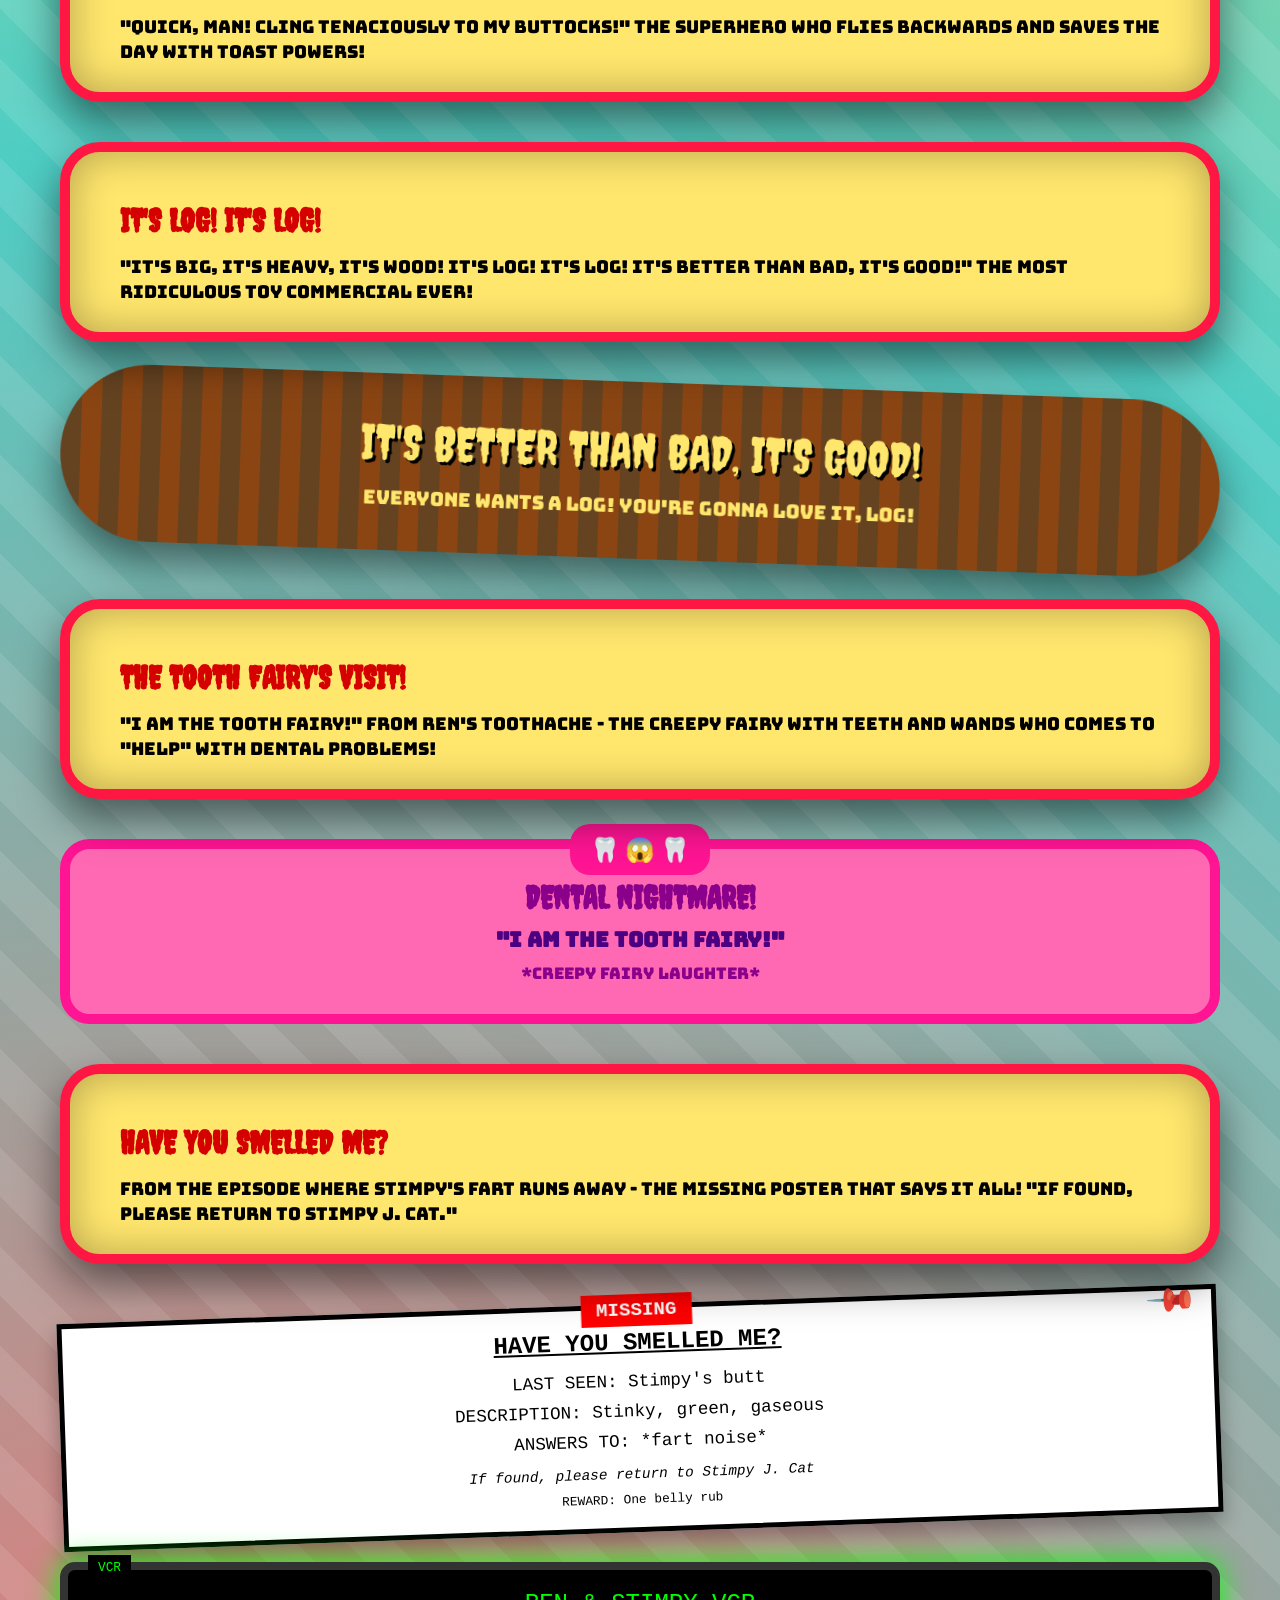
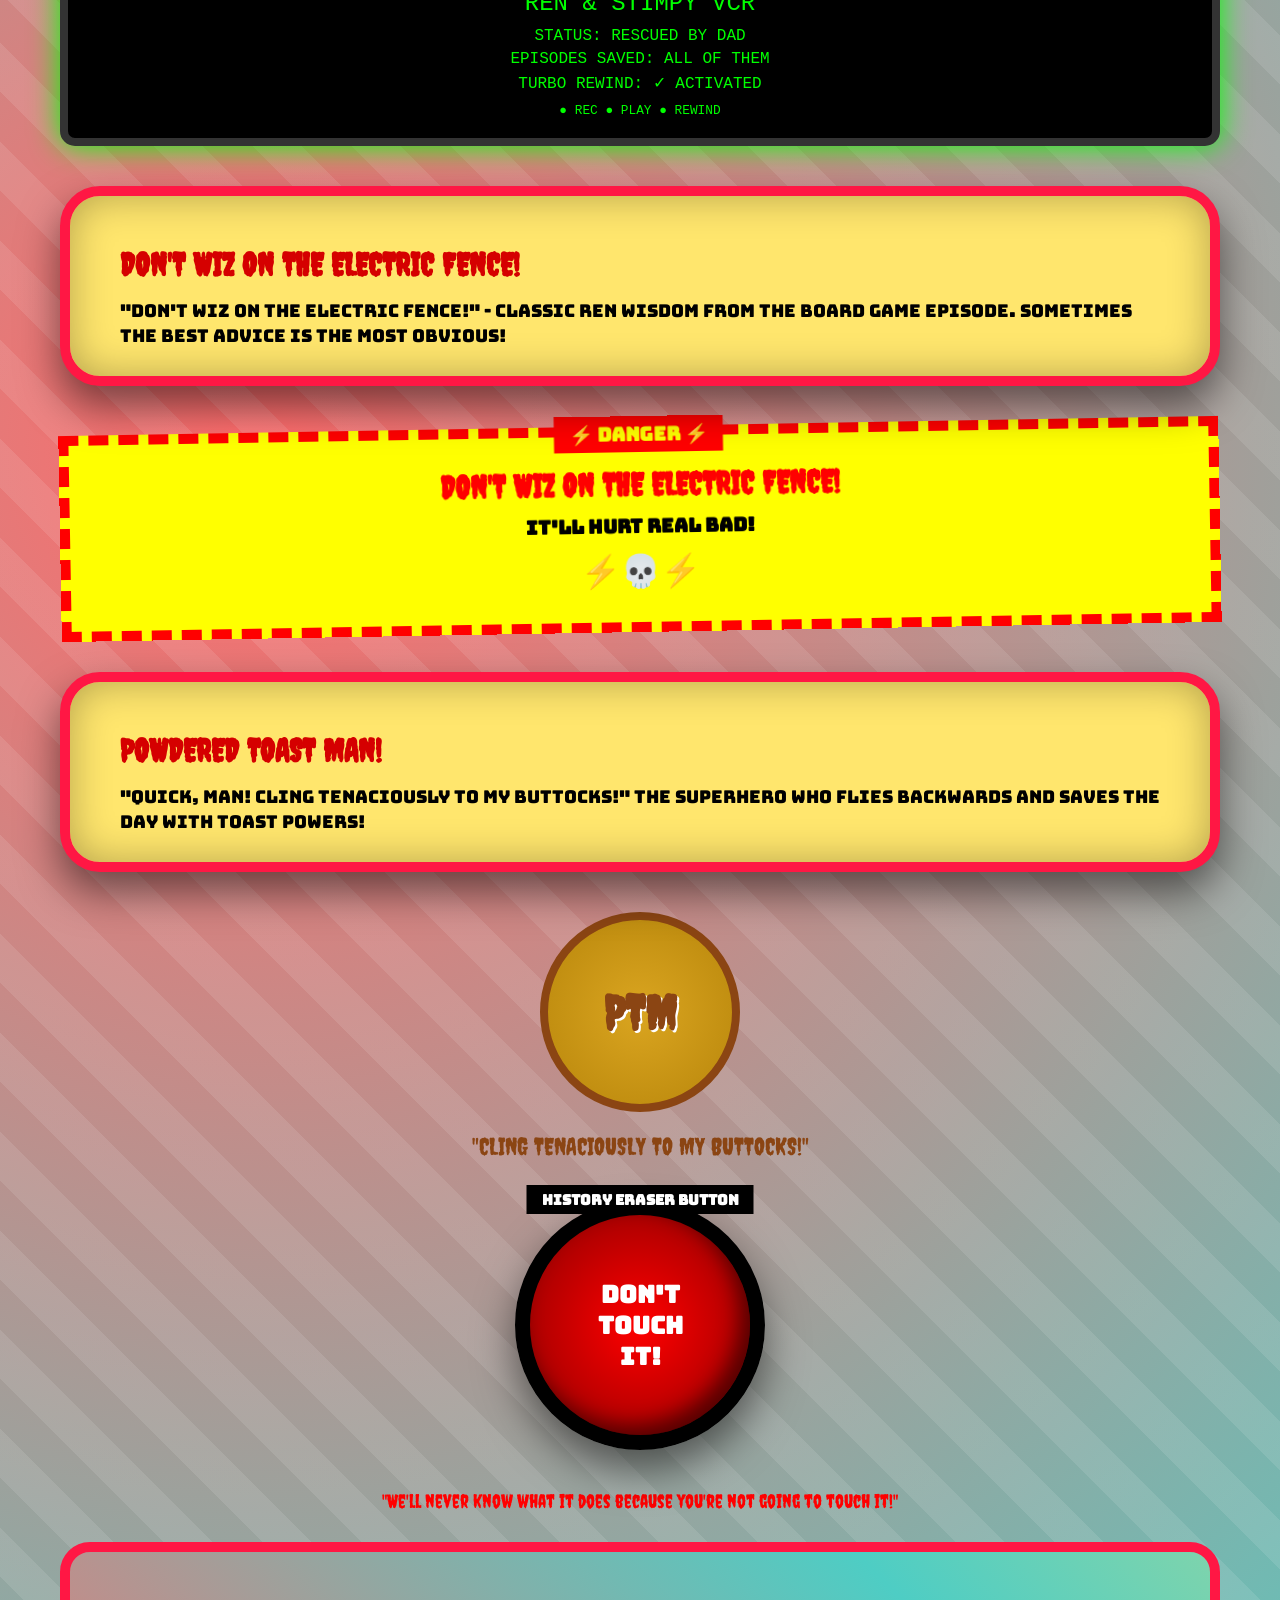
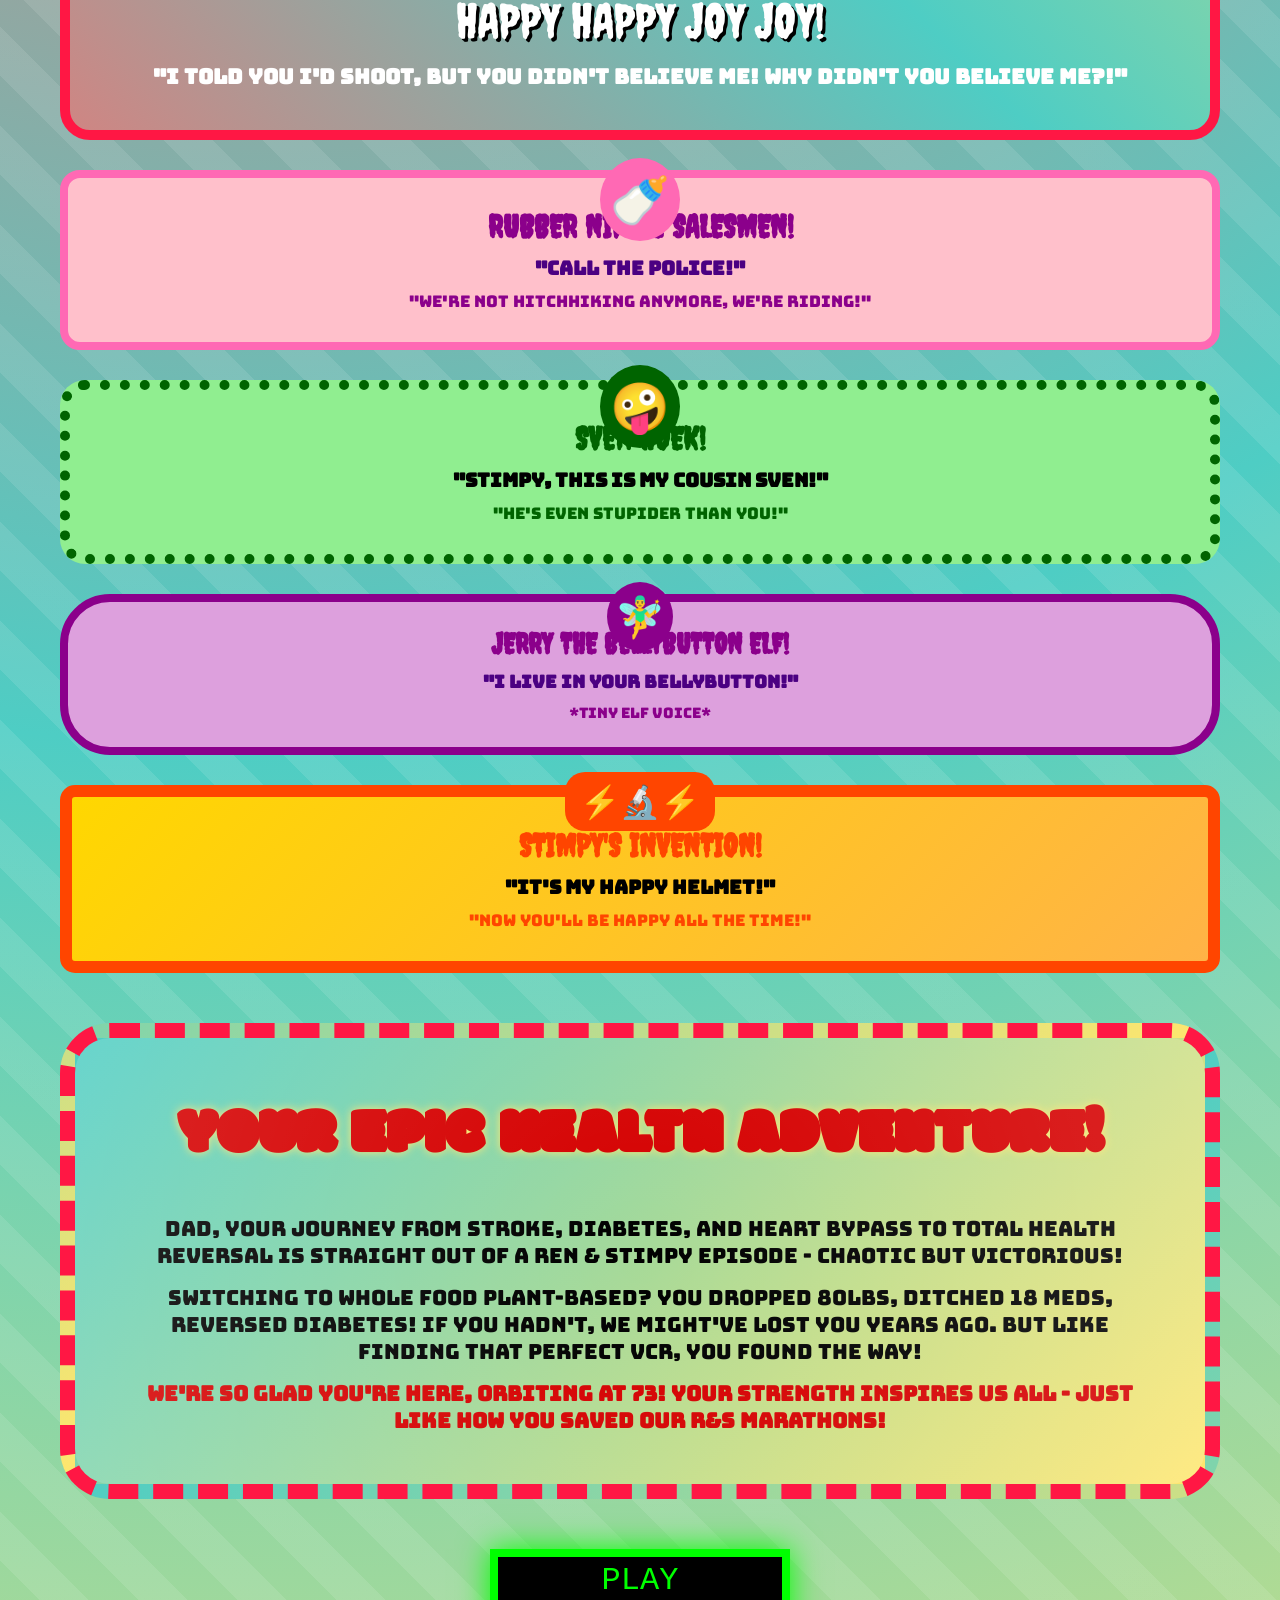
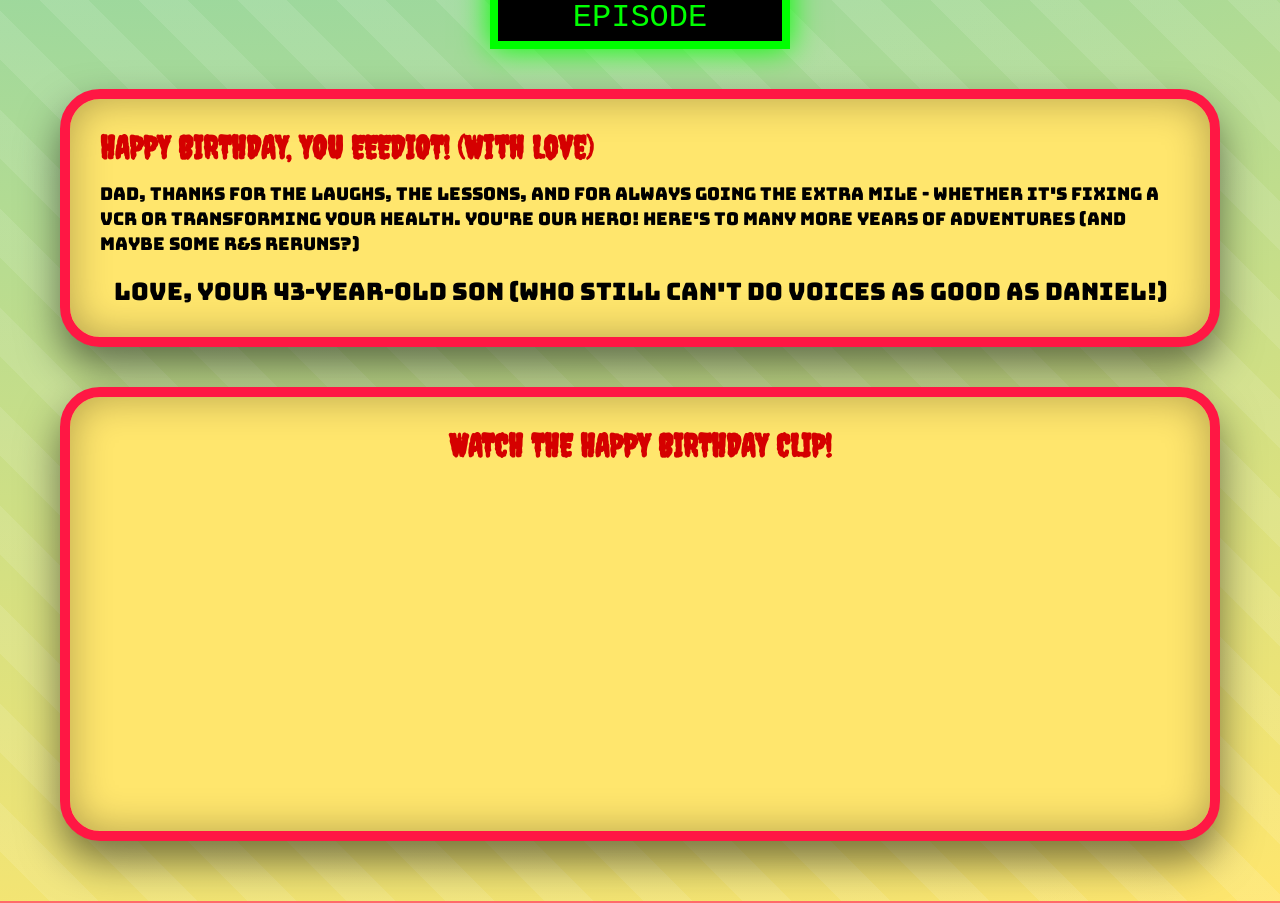
==== commit 899f144f: "even more epic!" ====
--- a/birthday-ren-stimpy.html
+++ b/birthday-ren-stimpy.html
@@ -477,6 +477,242 @@
         right: 20px;
         font-size: 2rem;
         transform: rotate(45deg);
+      }
+
+      /* Space Madness - History Eraser Button */
+      .history-eraser {
+        background: radial-gradient(circle, #ff0000, #8b0000);
+        border: 15px solid #000;
+        border-radius: 50%;
+        width: 250px;
+        height: 250px;
+        margin: 40px auto;
+        display: flex;
+        align-items: center;
+        justify-content: center;
+        position: relative;
+        cursor: pointer;
+        box-shadow: inset -10px -10px 20px rgba(0, 0, 0, 0.5), 0 20px 40px rgba(0, 0, 0, 0.5);
+        animation: buttonPulse 2s infinite;
+      }
+
+      @keyframes buttonPulse {
+        0%,
+        100% {
+          transform: scale(1);
+        }
+        50% {
+          transform: scale(1.05);
+        }
+      }
+
+      .history-eraser::before {
+        content: "HISTORY ERASER BUTTON";
+        position: absolute;
+        top: -30px;
+        left: 50%;
+        transform: translateX(-50%);
+        background: #000;
+        color: #fff;
+        padding: 5px 15px;
+        font-size: 0.9rem;
+        font-weight: bold;
+        white-space: nowrap;
+      }
+
+      .history-eraser:hover {
+        animation: buttonThrob 0.3s infinite;
+      }
+
+      @keyframes buttonThrob {
+        0%,
+        100% {
+          transform: scale(1);
+        }
+        50% {
+          transform: scale(1.1);
+        }
+      }
+
+      /* Happy Happy Joy Joy */
+      .happy-joy-section {
+        background: linear-gradient(45deg, #ff6b6b, #4ecdc4, #ffe66d, #ff6b6b);
+        background-size: 300% 300%;
+        animation: happyGradient 3s ease infinite;
+        border: 10px solid #ff1744;
+        border-radius: 30px;
+        padding: 40px;
+        margin: 30px 0;
+        text-align: center;
+        position: relative;
+        overflow: hidden;
+      }
+
+      @keyframes happyGradient {
+        0% {
+          background-position: 0% 50%;
+        }
+        50% {
+          background-position: 100% 50%;
+        }
+        100% {
+          background-position: 0% 50%;
+        }
+      }
+
+      .happy-joy-text {
+        font-family: "Creepster", cursive;
+        font-size: 3rem;
+        color: #fff;
+        text-shadow: 3px 3px 0 #000;
+        animation: joyBounce 0.5s infinite alternate;
+      }
+
+      @keyframes joyBounce {
+        0% {
+          transform: translateY(0) scale(1);
+        }
+        100% {
+          transform: translateY(-10px) scale(1.1);
+        }
+      }
+
+      /* Rubber Nipple Salesmen */
+      .rubber-nipple {
+        background: #ffc0cb;
+        border: 8px solid #ff69b4;
+        border-radius: 20px;
+        padding: 30px;
+        margin: 30px 0;
+        text-align: center;
+        position: relative;
+        animation: nippleWiggle 1s infinite;
+      }
+
+      @keyframes nippleWiggle {
+        0%,
+        100% {
+          transform: rotate(-1deg);
+        }
+        50% {
+          transform: rotate(1deg);
+        }
+      }
+
+      .rubber-nipple::before {
+        content: "🍼";
+        position: absolute;
+        top: -20px;
+        left: 50%;
+        transform: translateX(-50%);
+        font-size: 3rem;
+        background: #ff69b4;
+        border-radius: 50%;
+        padding: 10px;
+      }
+
+      /* Sven Hoek Cousin */
+      .sven-section {
+        background: #90ee90;
+        border: 10px dotted #006400;
+        border-radius: 25px;
+        padding: 30px;
+        margin: 30px 0;
+        text-align: center;
+        position: relative;
+        animation: svenBounce 2s infinite ease-in-out;
+      }
+
+      @keyframes svenBounce {
+        0%,
+        100% {
+          transform: translateY(0);
+        }
+        50% {
+          transform: translateY(-15px);
+        }
+      }
+
+      .sven-section::before {
+        content: "🤪";
+        position: absolute;
+        top: -25px;
+        left: 50%;
+        transform: translateX(-50%);
+        font-size: 3rem;
+        background: #006400;
+        border-radius: 50%;
+        padding: 10px;
+      }
+
+      /* Jerry the Bellybutton Elf */
+      .bellybutton-elf {
+        background: #dda0dd;
+        border: 8px solid #8b008b;
+        border-radius: 50px;
+        padding: 25px;
+        margin: 30px 0;
+        text-align: center;
+        position: relative;
+        animation: elfTwinkle 1.5s infinite;
+      }
+
+      @keyframes elfTwinkle {
+        0%,
+        100% {
+          box-shadow: 0 0 20px #8b008b;
+        }
+        50% {
+          box-shadow: 0 0 40px #8b008b, inset 0 0 20px #8b008b;
+        }
+      }
+
+      .bellybutton-elf::before {
+        content: "🧚‍♂️";
+        position: absolute;
+        top: -20px;
+        left: 50%;
+        transform: translateX(-50%);
+        font-size: 2.5rem;
+        background: #8b008b;
+        border-radius: 50%;
+        padding: 8px;
+      }
+
+      /* Stimpy's Invention */
+      .invention-section {
+        background: linear-gradient(135deg, #ffd700, #ffb347);
+        border: 12px solid #ff4500;
+        border-radius: 15px;
+        padding: 30px;
+        margin: 30px 0;
+        text-align: center;
+        position: relative;
+        animation: inventionSpark 2s infinite;
+      }
+
+      @keyframes inventionSpark {
+        0%,
+        100% {
+          transform: scale(1);
+          filter: brightness(1);
+        }
+        50% {
+          transform: scale(1.02);
+          filter: brightness(1.2);
+        }
+      }
+
+      .invention-section::before {
+        content: "⚡🔬⚡";
+        position: absolute;
+        top: -25px;
+        left: 50%;
+        transform: translateX(-50%);
+        font-size: 2rem;
+        background: #ff4500;
+        border-radius: 20px;
+        padding: 8px 15px;
       }
 
       /* Health Journey - Epic Version */
@@ -933,6 +1169,100 @@
         </p>
       </div>
 
+      <!-- Space Madness - History Eraser Button -->
+      <div class="history-eraser" onclick="eraseHistory()">
+        <div style="color: #fff; font-size: 1.5rem; font-weight: bold; text-align: center">
+          DON'T<br />TOUCH<br />IT!
+        </div>
+      </div>
+      <div style="text-align: center; margin-top: 10px">
+        <p style="font-family: 'Creepster', cursive; font-size: 1.2rem; color: #ff0000">
+          "We'll never know what it does because you're not going to touch it!"
+        </p>
+      </div>
+
+      <!-- Happy Happy Joy Joy Section -->
+      <div class="happy-joy-section">
+        <div class="happy-joy-text">HAPPY HAPPY JOY JOY!</div>
+        <p style="font-size: 1.3rem; color: #fff; margin-top: 15px; font-weight: bold">
+          "I told you I'd shoot, but you didn't believe me! WHY DIDN'T YOU BELIEVE ME?!"
+        </p>
+      </div>
+
+      <!-- Rubber Nipple Salesmen Section -->
+      <div class="rubber-nipple">
+        <h3
+          style="
+            font-family: 'Creepster', cursive;
+            font-size: 2rem;
+            color: #8b008b;
+            margin-bottom: 10px;
+          "
+        >
+          RUBBER NIPPLE SALESMEN!
+        </h3>
+        <p style="font-size: 1.2rem; color: #4b0082; font-weight: bold">"Call the police!"</p>
+        <p style="font-size: 1rem; color: #8b008b; margin-top: 10px">
+          "We're not hitchhiking anymore, we're riding!"
+        </p>
+      </div>
+
+      <!-- Sven Hoek Cousin Section -->
+      <div class="sven-section">
+        <h3
+          style="
+            font-family: 'Creepster', cursive;
+            font-size: 2rem;
+            color: #006400;
+            margin-bottom: 10px;
+          "
+        >
+          SVEN HOEK!
+        </h3>
+        <p style="font-size: 1.2rem; color: #000; font-weight: bold">
+          "Stimpy, this is my cousin Sven!"
+        </p>
+        <p style="font-size: 1rem; color: #006400; margin-top: 10px">
+          "He's even stupider than you!"
+        </p>
+      </div>
+
+      <!-- Jerry the Bellybutton Elf -->
+      <div class="bellybutton-elf">
+        <h3
+          style="
+            font-family: 'Creepster', cursive;
+            font-size: 1.8rem;
+            color: #8b008b;
+            margin-bottom: 10px;
+          "
+        >
+          JERRY THE BELLYBUTTON ELF!
+        </h3>
+        <p style="font-size: 1.1rem; color: #4b0082; font-weight: bold">
+          "I live in your bellybutton!"
+        </p>
+        <p style="font-size: 0.9rem; color: #8b008b; margin-top: 10px">*tiny elf voice*</p>
+      </div>
+
+      <!-- Stimpy's Invention -->
+      <div class="invention-section">
+        <h3
+          style="
+            font-family: 'Creepster', cursive;
+            font-size: 2rem;
+            color: #ff4500;
+            margin-bottom: 10px;
+          "
+        >
+          STIMPY'S INVENTION!
+        </h3>
+        <p style="font-size: 1.2rem; color: #000; font-weight: bold">"It's my Happy Helmet!"</p>
+        <p style="font-size: 1rem; color: #ff4500; margin-top: 10px">
+          "Now you'll be happy ALL the time!"
+        </p>
+      </div>
+
       <!-- Health Journey Tribute -->
       <div class="health-journey">
         <h2 class="health-title">YOUR EPIC HEALTH ADVENTURE!</h2>
@@ -1073,6 +1403,50 @@
       // Trigger sound on button press
       // In playEpisode function
       // Add: event.target.playVideo();
+
+      function eraseHistory() {
+        alert("WHAT HAVE YOU DONE?! YOU'VE ERASED HISTORY!");
+        document.body.style.animation = "historyErase 2s";
+        setTimeout(() => {
+          document.body.style.animation = "";
+        }, 2000);
+
+        // Create chaos
+        for (let i = 0; i < 30; i++) {
+          createChaos();
+        }
+      }
+
+      function createChaos() {
+        const chaos = document.createElement("div");
+        chaos.style.position = "fixed";
+        chaos.style.fontSize = "2rem";
+        chaos.style.left = Math.random() * 100 + "%";
+        chaos.style.top = Math.random() * 100 + "%";
+        chaos.style.zIndex = "9999";
+        chaos.style.color = "#ff0000";
+        chaos.textContent = ["NOOOO!", "WHAT?!", "SPACE MADNESS!", "HISTORY!", "ERASED!"][
+          Math.floor(Math.random() * 5)
+        ];
+        document.body.appendChild(chaos);
+
+        setTimeout(() => {
+          chaos.remove();
+        }, 3000);
+      }
+
+      // Add history erase animation
+      const style = document.createElement("style");
+      style.textContent = `
+        @keyframes historyErase {
+          0% { filter: brightness(1); }
+          25% { filter: brightness(0.5) hue-rotate(180deg); }
+          50% { filter: brightness(2) hue-rotate(360deg); }
+          75% { filter: brightness(0.3) hue-rotate(180deg); }
+          100% { filter: brightness(1); }
+        }
+      `;
+      document.head.appendChild(style);
     </script>
   </body>
 </html>
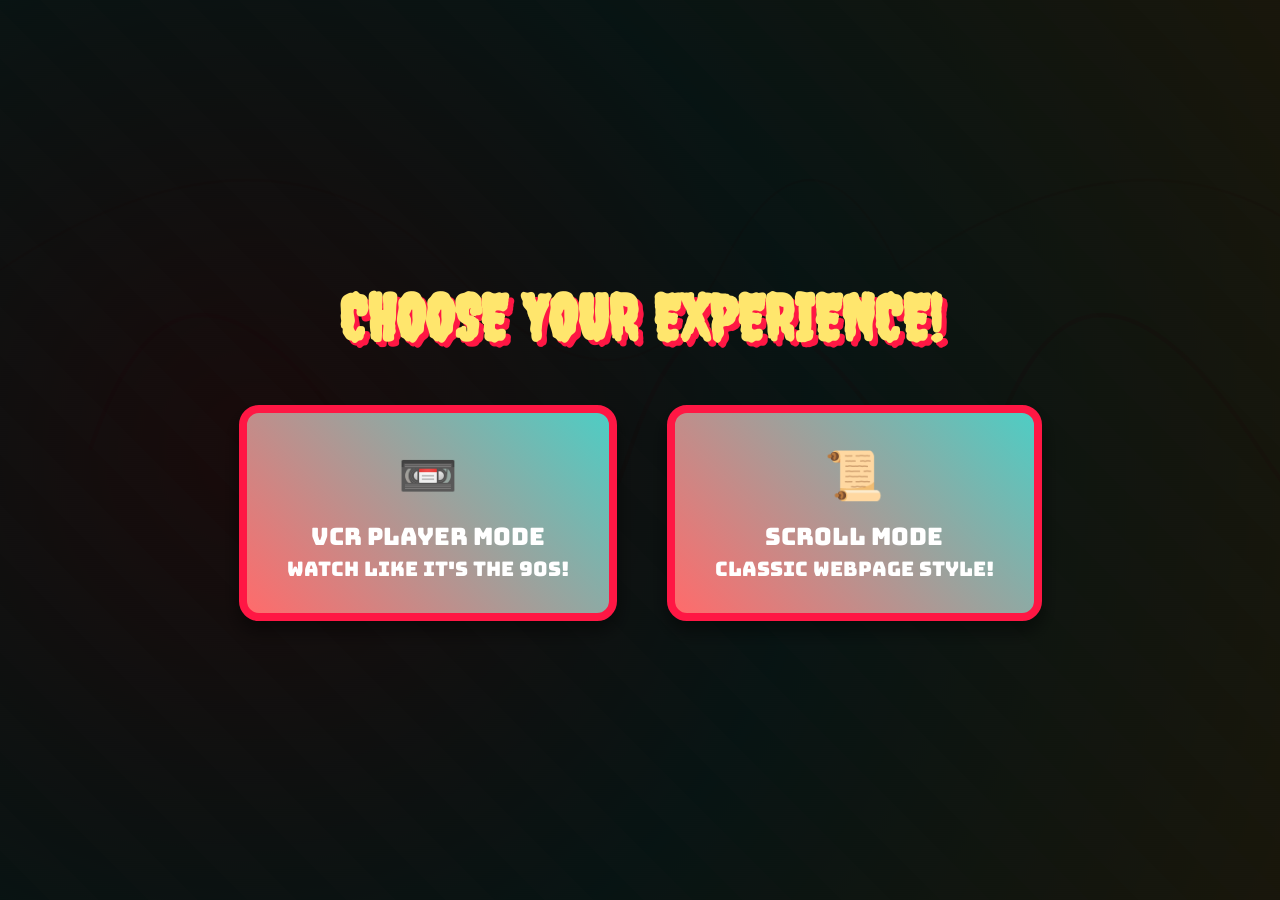
==== commit d21697c6: "added videos, most broken" ====
--- a/birthday-ren-stimpy.html
+++ b/birthday-ren-stimpy.html
@@ -29,6 +29,166 @@
         position: relative;
         min-height: 100vh;
         color: #000;
+      }
+
+      /* Mode Selection Screen */
+      .mode-selection {
+        position: fixed;
+        top: 0;
+        left: 0;
+        width: 100%;
+        height: 100%;
+        background: rgba(0, 0, 0, 0.9);
+        display: flex;
+        align-items: center;
+        justify-content: center;
+        z-index: 1000;
+        flex-direction: column;
+      }
+
+      .mode-title {
+        font-family: "Creepster", cursive;
+        font-size: 4rem;
+        color: #ffe66d;
+        text-shadow: 5px 5px 0 #ff1744;
+        margin-bottom: 50px;
+        text-align: center;
+        animation: modeGlow 2s infinite alternate;
+      }
+
+      @keyframes modeGlow {
+        0% {
+          text-shadow: 5px 5px 0 #ff1744;
+        }
+        100% {
+          text-shadow: 5px 5px 0 #ff1744, 0 0 30px #ffe66d;
+        }
+      }
+
+      .mode-buttons {
+        display: flex;
+        gap: 50px;
+        flex-wrap: wrap;
+        justify-content: center;
+      }
+
+      .mode-button {
+        background: linear-gradient(45deg, #ff6b6b, #4ecdc4);
+        border: 8px solid #ff1744;
+        border-radius: 20px;
+        padding: 30px 40px;
+        font-family: "Bungee", cursive;
+        font-size: 1.5rem;
+        color: #fff;
+        cursor: pointer;
+        transition: all 0.3s;
+        text-align: center;
+        min-width: 250px;
+        box-shadow: 0 10px 20px rgba(0, 0, 0, 0.5);
+      }
+
+      .mode-button:hover {
+        transform: scale(1.1) rotate(2deg);
+        box-shadow: 0 15px 30px rgba(0, 0, 0, 0.7);
+      }
+
+      .mode-button .mode-icon {
+        font-size: 3rem;
+        margin-bottom: 15px;
+        display: block;
+      }
+
+      /* VCR Player Mode */
+      .vcr-mode {
+        display: none;
+        position: relative;
+        height: 100vh;
+        overflow: hidden;
+      }
+
+      .vcr-screen {
+        width: 80%;
+        height: 70%;
+        margin: 50px auto;
+        background: #000;
+        border: 20px solid #333;
+        border-radius: 15px;
+        position: relative;
+        overflow: hidden;
+      }
+
+      .vcr-content {
+        width: 100%;
+        height: 100%;
+        display: flex;
+        align-items: center;
+        justify-content: center;
+        position: relative;
+      }
+
+      .vcr-element {
+        display: none;
+        width: 100%;
+        height: 100%;
+        padding: 40px;
+        box-sizing: border-box;
+        overflow-y: auto;
+      }
+
+      .vcr-element.active {
+        display: block;
+      }
+
+      .vcr-remote {
+        position: fixed;
+        bottom: 20px;
+        right: 20px;
+        background: #333;
+        border: 5px solid #666;
+        border-radius: 15px;
+        padding: 20px;
+        display: flex;
+        flex-direction: column;
+        gap: 10px;
+        z-index: 100;
+      }
+
+      .remote-button {
+        background: #555;
+        border: 2px solid #777;
+        border-radius: 8px;
+        padding: 10px 15px;
+        color: #fff;
+        font-family: monospace;
+        font-size: 0.9rem;
+        cursor: pointer;
+        transition: all 0.2s;
+      }
+
+      .remote-button:hover {
+        background: #777;
+        transform: scale(1.05);
+      }
+
+      .remote-button:active {
+        background: #999;
+      }
+
+      .vcr-counter {
+        position: absolute;
+        top: 10px;
+        right: 20px;
+        background: #000;
+        color: #0f0;
+        padding: 5px 10px;
+        font-family: monospace;
+        font-size: 1rem;
+        border-radius: 5px;
+      }
+
+      /* Scroll Mode */
+      .scroll-mode {
+        display: none;
       }
 
       /* Enhanced veiny overlay */
@@ -872,456 +1032,837 @@
           height: 70px;
           font-size: 1.5rem;
         }
+        .mode-button {
+          min-width: 200px;
+          padding: 20px 30px;
+          font-size: 1.2rem;
+        }
+        .mode-title {
+          font-size: 2.5rem;
+        }
+        .vcr-screen {
+          width: 95%;
+          height: 60%;
+        }
+      }
+
+      /* YouTube iframe styling */
+      .youtube-embed {
+        margin-top: 20px;
+        text-align: center;
+      }
+
+      .youtube-embed iframe {
+        border-radius: 10px;
+        border: 3px solid #ff1744;
+        box-shadow: 0 5px 15px rgba(0, 0, 0, 0.3);
+      }
+
+      /* VCR mode YouTube embeds - smaller */
+      .vcr-element .youtube-embed iframe {
+        width: 320px;
+        height: 180px;
+      }
+
+      /* Scroll mode YouTube embeds - larger */
+      .scroll-mode .youtube-embed iframe {
+        width: 560px;
+        height: 315px;
+      }
+
+      /* Responsive for mobile */
+      @media (max-width: 768px) {
+        .vcr-element .youtube-embed iframe,
+        .scroll-mode .youtube-embed iframe {
+          width: 100%;
+          max-width: 350px;
+          height: 200px;
+        }
       }
     </style>
   </head>
   <body>
-    <!-- More Floating elements for epic feel -->
-    <div class="floater floater1">📼</div>
-    <div class="floater floater2">🍌</div>
-    <div class="floater floater3">🥦</div>
-    <div class="floater floater4">🚀</div>
-    <div class="floater floater5">❤️</div>
-    <div class="floater floater6">🎂</div>
-    <div class="floater floater7">🌍</div>
-    <div class="gross-floater" style="left: 15%; animation-delay: 0s">💦</div>
-    <!-- Sweat -->
-    <div class="gross-floater" style="left: 25%; animation-delay: 2s">👁️</div>
-    <!-- Eyeball -->
-    <div class="gross-floater" style="left: 45%; animation-delay: 4s">🦠</div>
-    <!-- Booger -->
-    <div class="gross-floater" style="left: 55%; animation-delay: 6s">💥</div>
-    <!-- Explosion -->
-    <div class="gross-floater" style="left: 75%; animation-delay: 8s">🩸</div>
-    <!-- Vein -->
-
-    <div class="container">
-      <!-- Main Title -->
-      <div class="main-title">
-        <h1 class="happy-joy">HAPPY 73RD BIRTHDAY, DAD!</h1>
-      </div>
-
-      <div class="age-counter">73!</div>
-
-      <!-- VCR Story Interactive Panels with Flip -->
-      <div class="story-panel" onclick="flipPanel(this)">
-        <div class="story-content">
-          <div class="story-front">
-            <h2 class="story-title">THE BROKEN VCR CATASTROPHE!</h2>
-            <p class="story-text">
-              Remember that day in the 90s? Time for our daily Ren & Stimpy fix! We popped in the
-              tape, hit play, and... NOTHING! The VCR betrayed us! "OH NOOOOO!" I cried, just like
-              Stimpy!
-            </p>
-          </div>
-          <div class="story-back">
-            <p class="story-text">
-              But you, Dad? You didn't panic. You said, "Don't worry, son. I'll fix this!" And off
-              you went to find the perfect VCR replacement!
-            </p>
-          </div>
-        </div>
-      </div>
-
-      <div class="story-panel" onclick="flipPanel(this)">
-        <div class="story-content">
-          <div class="story-front">
-            <h2 class="story-title">THE GREAT VCR QUEST!</h2>
-            <p class="story-text">
-              You ventured forth like Ren on a space mission! Battling traffic, dodging pushy
-              salespeople, researching the BEST VCR on the market! Hours passed... I thought we'd
-              never see "Happy Happy Joy Joy" again!
-            </p>
-          </div>
-          <div class="story-back">
-            <p class="story-text">
-              But you returned TRIUMPHANT! With the ULTIMATE VCR - built like a tank, with turbo
-              rewind! "No more missed episodes!" you declared. We watched R&S that night, laughing
-              till our sides hurt!
-            </p>
-          </div>
-        </div>
-      </div>
-
-      <div class="story-panel" onclick="flipPanel(this)">
-        <div class="story-content">
-          <div class="story-front">
-            <h2 class="story-title">OUR FAVORITE MEMORIES!</h2>
-            <p class="story-text">
-              Those afternoons watching Ren's freakouts and Stimpy's joy... they were the best!
-              Daniel and I did the voices while you laughed - "YOU EEEDIOT!" We'd all roll on the
-              floor!
-            </p>
-          </div>
-          <div class="story-back">
-            <p class="story-text">
-              And now, at 43, I still quote the show. Thanks for those memories, Dad. (And for not
-              letting a broken VCR ruin our cartoon ritual!)
-            </p>
-          </div>
-        </div>
-      </div>
-
-      <!-- New Panel: Don't Wiz on the Electric Fence -->
-      <div class="story-panel" onclick="flipPanel(this)">
-        <div class="story-content">
-          <div class="story-front">
-            <h2 class="story-title">DON'T WIZ ON THE ELECTRIC FENCE!</h2>
-            <p class="story-text">
-              "Don't wiz on the electric fence!" - Classic Ren wisdom from the board game episode.
-              Sometimes the best advice is the most obvious!
-            </p>
-          </div>
-          <div class="story-back">
-            <p class="story-text">
-              "It'll hurt real bad!" Just like Ren's warnings, your life advice always kept us safe,
-              Dad!
-            </p>
-          </div>
-        </div>
-      </div>
-
-      <!-- New Panel: Powdered Toast Man -->
-      <div class="story-panel" onclick="flipPanel(this)">
-        <div class="story-content">
-          <div class="story-front">
-            <h2 class="story-title">POWDERED TOAST MAN!</h2>
-            <p class="story-text">
-              "Quick, man! Cling tenaciously to my buttocks!" The superhero who flies backwards and
-              saves the day with toast powers!
-            </p>
-          </div>
-          <div class="story-back">
-            <p class="story-text">
-              "Leave everything to me!" Just like PTM, you always swooped in to save the day, Dad!
-            </p>
-          </div>
-        </div>
-      </div>
-
-      <!-- New Panel: Log Quote -->
-      <div class="story-panel" onclick="flipPanel(this)">
-        <div class="story-content">
-          <div class="story-front">
-            <h2 class="story-title">IT'S LOG! IT'S LOG!</h2>
-            <p class="story-text">
-              "It's big, it's heavy, it's wood! It's Log! It's Log! It's better than bad, it's
-              good!" The most ridiculous toy commercial ever!
-            </p>
-          </div>
-          <div class="story-back">
-            <p class="story-text">
-              "Everyone wants a Log! You're gonna love it, Log!" Still gets stuck in my head after
-              all these years!
-            </p>
-          </div>
-        </div>
-      </div>
-
-      <!-- LOG Visual Element -->
-      <div class="log-section">
-        <div class="log-text">IT'S BETTER THAN BAD, IT'S GOOD!</div>
-        <p
-          style="
-            color: #ffe66d;
-            font-size: 1.2rem;
-            margin-top: 15px;
-            font-family: 'Bungee', cursive;
-          "
-        >
-          EVERYONE WANTS A LOG! YOU'RE GONNA LOVE IT, LOG!
-        </p>
-      </div>
-
-      <!-- New Panel: Tooth Fairy -->
-      <div class="story-panel" onclick="flipPanel(this)">
-        <div class="story-content">
-          <div class="story-front">
-            <h2 class="story-title">THE TOOTH FAIRY'S VISIT!</h2>
-            <p class="story-text">
-              "I am the Tooth Fairy!" From Ren's Toothache - the creepy fairy with teeth and wands
-              who comes to "help" with dental problems!
-            </p>
-          </div>
-          <div class="story-back">
-            <p class="story-text">
-              "Let me help you with that tooth!" One of the most disturbing R&S episodes ever!
-            </p>
-          </div>
-        </div>
-      </div>
-
-      <!-- Dental Nightmare Visual -->
-      <div class="dental-nightmare">
-        <h3
-          style="
-            font-family: 'Creepster', cursive;
-            font-size: 2rem;
-            color: #8b008b;
-            margin-bottom: 10px;
-          "
-        >
-          DENTAL NIGHTMARE!
-        </h3>
-        <p style="font-size: 1.3rem; color: #4b0082; font-weight: bold">"I am the Tooth Fairy!"</p>
-        <p style="font-size: 1rem; color: #8b008b; margin-top: 10px">*creepy fairy laughter*</p>
-      </div>
-
-      <!-- New Panel: Have You Smelled Me Poster -->
-      <div class="story-panel" onclick="flipPanel(this)">
-        <div class="story-content">
-          <div class="story-front">
-            <h2 class="story-title">HAVE YOU SMELLED ME?</h2>
-            <p class="story-text">
-              From the episode where Stimpy's fart runs away - the missing poster that says it all!
-              "If found, please return to Stimpy J. Cat."
-            </p>
-          </div>
-          <div class="story-back">
-            <p class="story-text">
-              "I miss my fart!" Only Ren & Stimpy could make a whole episode about a runaway fart!
-            </p>
-          </div>
-        </div>
-      </div>
-
-      <!-- Missing Poster Visual -->
-      <div class="missing-poster">
-        <h3 style="font-size: 1.5rem; margin-bottom: 15px; text-decoration: underline">
-          HAVE YOU SMELLED ME?
-        </h3>
-        <p style="font-size: 1.1rem; margin-bottom: 10px">LAST SEEN: Stimpy's butt</p>
-        <p style="font-size: 1.1rem; margin-bottom: 10px">DESCRIPTION: Stinky, green, gaseous</p>
-        <p style="font-size: 1.1rem; margin-bottom: 15px">ANSWERS TO: *fart noise*</p>
-        <p style="font-size: 0.9rem; font-style: italic">
-          If found, please return to Stimpy J. Cat
-        </p>
-        <p style="font-size: 0.8rem; margin-top: 10px">REWARD: One belly rub</p>
-      </div>
-
-      <!-- VCR Story Visual -->
-      <div class="vcr-display">
-        <div style="font-size: 1.5rem; margin-bottom: 10px">REN & STIMPY VCR</div>
-        <div style="font-size: 1rem; margin-bottom: 5px">STATUS: RESCUED BY DAD</div>
-        <div style="font-size: 1rem; margin-bottom: 5px">EPISODES SAVED: ALL OF THEM</div>
-        <div style="font-size: 1rem; margin-bottom: 10px">TURBO REWIND: ✓ ACTIVATED</div>
-        <div style="font-size: 0.8rem; animation: blink 1s infinite">● REC ● PLAY ● REWIND</div>
-      </div>
-
-      <!-- New Panel: Don't Wiz on the Electric Fence -->
-      <div class="story-panel" onclick="flipPanel(this)">
-        <div class="story-content">
-          <div class="story-front">
-            <h2 class="story-title">DON'T WIZ ON THE ELECTRIC FENCE!</h2>
-            <p class="story-text">
-              "Don't wiz on the electric fence!" - Classic Ren wisdom from the board game episode.
-              Sometimes the best advice is the most obvious!
-            </p>
-          </div>
-          <div class="story-back">
-            <p class="story-text">
-              "It'll hurt real bad!" Just like Ren's warnings, your life advice always kept us safe,
-              Dad!
-            </p>
-          </div>
-        </div>
-      </div>
-
-      <!-- Electric Fence Warning Visual -->
-      <div class="electric-fence">
-        <h3
-          style="
-            font-family: 'Creepster', cursive;
-            font-size: 2rem;
-            color: #ff0000;
-            margin-bottom: 10px;
-          "
-        >
-          DON'T WIZ ON THE ELECTRIC FENCE!
-        </h3>
-        <p style="font-size: 1.2rem; color: #000; font-weight: bold">IT'LL HURT REAL BAD!</p>
-        <div style="font-size: 2rem; margin-top: 10px">⚡💀⚡</div>
-      </div>
-
-      <!-- New Panel: Powdered Toast Man -->
-      <div class="story-panel" onclick="flipPanel(this)">
-        <div class="story-content">
-          <div class="story-front">
-            <h2 class="story-title">POWDERED TOAST MAN!</h2>
-            <p class="story-text">
-              "Quick, man! Cling tenaciously to my buttocks!" The superhero who flies backwards and
-              saves the day with toast powers!
-            </p>
-          </div>
-          <div class="story-back">
-            <p class="story-text">
-              "Leave everything to me!" Just like PTM, you always swooped in to save the day, Dad!
-            </p>
-          </div>
-        </div>
-      </div>
-
-      <!-- Powdered Toast Man Logo -->
-      <div class="toast-logo"></div>
-      <div style="text-align: center; margin-top: -10px">
-        <p style="font-family: 'Creepster', cursive; font-size: 1.5rem; color: #8b4513">
-          "CLING TENACIOUSLY TO MY BUTTOCKS!"
-        </p>
-      </div>
-
-      <!-- Space Madness - History Eraser Button -->
-      <div class="history-eraser" onclick="eraseHistory()">
-        <div style="color: #fff; font-size: 1.5rem; font-weight: bold; text-align: center">
-          DON'T<br />TOUCH<br />IT!
-        </div>
-      </div>
-      <div style="text-align: center; margin-top: 10px">
-        <p style="font-family: 'Creepster', cursive; font-size: 1.2rem; color: #ff0000">
-          "We'll never know what it does because you're not going to touch it!"
-        </p>
-      </div>
-
-      <!-- Happy Happy Joy Joy Section -->
-      <div class="happy-joy-section">
-        <div class="happy-joy-text">HAPPY HAPPY JOY JOY!</div>
-        <p style="font-size: 1.3rem; color: #fff; margin-top: 15px; font-weight: bold">
-          "I told you I'd shoot, but you didn't believe me! WHY DIDN'T YOU BELIEVE ME?!"
-        </p>
-      </div>
-
-      <!-- Rubber Nipple Salesmen Section -->
-      <div class="rubber-nipple">
-        <h3
-          style="
-            font-family: 'Creepster', cursive;
-            font-size: 2rem;
-            color: #8b008b;
-            margin-bottom: 10px;
-          "
-        >
-          RUBBER NIPPLE SALESMEN!
-        </h3>
-        <p style="font-size: 1.2rem; color: #4b0082; font-weight: bold">"Call the police!"</p>
-        <p style="font-size: 1rem; color: #8b008b; margin-top: 10px">
-          "We're not hitchhiking anymore, we're riding!"
-        </p>
-      </div>
-
-      <!-- Sven Hoek Cousin Section -->
-      <div class="sven-section">
-        <h3
-          style="
-            font-family: 'Creepster', cursive;
-            font-size: 2rem;
-            color: #006400;
-            margin-bottom: 10px;
-          "
-        >
-          SVEN HOEK!
-        </h3>
-        <p style="font-size: 1.2rem; color: #000; font-weight: bold">
-          "Stimpy, this is my cousin Sven!"
-        </p>
-        <p style="font-size: 1rem; color: #006400; margin-top: 10px">
-          "He's even stupider than you!"
-        </p>
-      </div>
-
-      <!-- Jerry the Bellybutton Elf -->
-      <div class="bellybutton-elf">
-        <h3
-          style="
-            font-family: 'Creepster', cursive;
-            font-size: 1.8rem;
-            color: #8b008b;
-            margin-bottom: 10px;
-          "
-        >
-          JERRY THE BELLYBUTTON ELF!
-        </h3>
-        <p style="font-size: 1.1rem; color: #4b0082; font-weight: bold">
-          "I live in your bellybutton!"
-        </p>
-        <p style="font-size: 0.9rem; color: #8b008b; margin-top: 10px">*tiny elf voice*</p>
-      </div>
-
-      <!-- Stimpy's Invention -->
-      <div class="invention-section">
-        <h3
-          style="
-            font-family: 'Creepster', cursive;
-            font-size: 2rem;
-            color: #ff4500;
-            margin-bottom: 10px;
-          "
-        >
-          STIMPY'S INVENTION!
-        </h3>
-        <p style="font-size: 1.2rem; color: #000; font-weight: bold">"It's my Happy Helmet!"</p>
-        <p style="font-size: 1rem; color: #ff4500; margin-top: 10px">
-          "Now you'll be happy ALL the time!"
-        </p>
-      </div>
-
-      <!-- Health Journey Tribute -->
-      <div class="health-journey">
-        <h2 class="health-title">YOUR EPIC HEALTH ADVENTURE!</h2>
-        <p style="font-size: 1.3rem; margin-bottom: 15px">
-          Dad, your journey from stroke, diabetes, and heart bypass to TOTAL HEALTH REVERSAL is
-          straight out of a Ren & Stimpy episode - CHAOTIC but VICTORIOUS!
-        </p>
-        <p style="font-size: 1.3rem; margin-bottom: 15px">
-          Switching to whole food plant-based? You dropped 80lbs, ditched 18 meds, reversed
-          diabetes! If you hadn't, we might've lost you years ago. But like finding that perfect
-          VCR, you FOUND THE WAY!
-        </p>
-        <p style="font-size: 1.3rem; font-weight: bold; color: #d50000">
-          We're SO GLAD you're here, orbiting at 73! Your strength inspires us all - just like how
-          you saved our R&S marathons!
-        </p>
-      </div>
-
-      <!-- Interactive VCR Button -->
-      <button class="vcr-button" onclick="playEpisode()">
-        <div class="vcr-text">PLAY EPISODE</div>
-      </button>
-
-      <!-- Final Message -->
-      <div class="story-panel">
-        <h2 class="story-title">HAPPY BIRTHDAY, YOU EEEDIOT! (With Love)</h2>
-        <p class="story-text">
-          Dad, thanks for the laughs, the lessons, and for always going the extra mile - whether
-          it's fixing a VCR or transforming your health. You're our hero! Here's to many more years
-          of adventures (and maybe some R&S reruns?)
-        </p>
-        <p style="font-size: 1.5rem; text-align: center; margin-top: 20px">
-          Love, Your 43-Year-Old Son (Who Still Can't Do Voices as Good as Daniel!)
-        </p>
-      </div>
-
-      <!-- Embedded Happy Birthday Clip -->
-      <div
-        class="story-panel video-panel"
-        style="text-align: center; cursor: default"
-        onclick="event.stopPropagation()"
-      >
-        <h2 class="story-title">WATCH THE HAPPY BIRTHDAY CLIP!</h2>
-        <iframe
-          width="560"
-          height="315"
-          src="https://www.youtube.com/embed/37bKxaoZbS8"
-          title="Ren & Stimpy Happy Birthday Clip"
-          frameborder="0"
-          allow="accelerometer; autoplay; clipboard-write; encrypted-media; gyroscope; picture-in-picture; web-share"
-          allowfullscreen
-          style="max-width: 100%; z-index: 15; position: relative"
-        ></iframe>
+    <!-- Mode Selection Screen -->
+    <div class="mode-selection" id="modeSelection">
+      <h1 class="mode-title">CHOOSE YOUR EXPERIENCE!</h1>
+      <div class="mode-buttons">
+        <div class="mode-button" onclick="selectMode('vcr')">
+          <span class="mode-icon">📼</span>
+          VCR PLAYER MODE<br />
+          <small>Watch like it's the 90s!</small>
+        </div>
+        <div class="mode-button" onclick="selectMode('scroll')">
+          <span class="mode-icon">📜</span>
+          SCROLL MODE<br />
+          <small>Classic webpage style!</small>
+        </div>
       </div>
     </div>
 
+    <!-- VCR Player Mode -->
+    <div class="vcr-mode" id="vcrMode">
+      <div class="vcr-screen">
+        <div class="vcr-counter" id="vcrCounter">01/15</div>
+        <div class="vcr-content">
+          <!-- VCR Element 1: Title -->
+          <div class="vcr-element active" id="vcr-1">
+            <div class="main-title">
+              <h1 class="happy-joy">HAPPY 73RD BIRTHDAY, DAD!</h1>
+            </div>
+            <div class="age-counter">73!</div>
+          </div>
+
+          <!-- VCR Element 2: VCR Story -->
+          <div class="vcr-element" id="vcr-2">
+            <div class="vcr-display">
+              <div style="font-size: 1.5rem; margin-bottom: 10px">REN & STIMPY VCR</div>
+              <div style="font-size: 1rem; margin-bottom: 5px">STATUS: RESCUED BY DAD</div>
+              <div style="font-size: 1rem; margin-bottom: 5px">EPISODES SAVED: ALL OF THEM</div>
+              <div style="font-size: 1rem; margin-bottom: 10px">TURBO REWIND: ✓ ACTIVATED</div>
+              <div style="font-size: 0.8rem; animation: blink 1s infinite">
+                ● REC ● PLAY ● REWIND
+              </div>
+            </div>
+          </div>
+
+          <!-- VCR Element 3: Log -->
+          <div class="vcr-element" id="vcr-3">
+            <div class="log-section">
+              <div class="log-text">IT'S BETTER THAN BAD, IT'S GOOD!</div>
+              <p
+                style="
+                  color: #ffe66d;
+                  font-size: 1.2rem;
+                  margin-top: 15px;
+                  font-family: 'Bungee', cursive;
+                "
+              >
+                EVERYONE WANTS A LOG! YOU'RE GONNA LOVE IT, LOG!
+              </p>
+              <div class="youtube-embed">
+                <iframe
+                  src="https://www.youtube.com/embed/PNNZytfFAyg"
+                  frameborder="0"
+                  allowfullscreen
+                ></iframe>
+              </div>
+            </div>
+          </div>
+
+          <!-- VCR Element 4: Electric Fence -->
+          <div class="vcr-element" id="vcr-4">
+            <div class="electric-fence">
+              <h3
+                style="
+                  font-family: 'Creepster', cursive;
+                  font-size: 2rem;
+                  color: #ff0000;
+                  margin-bottom: 10px;
+                "
+              >
+                DON'T WIZ ON THE ELECTRIC FENCE!
+              </h3>
+              <p style="font-size: 1.2rem; color: #000; font-weight: bold">IT'LL HURT REAL BAD!</p>
+              <div style="font-size: 2rem; margin-top: 10px">⚡💀⚡</div>
+              <div class="youtube-embed">
+                <iframe
+                  src="https://www.youtube.com/embed/_wW6rENTfaU"
+                  frameborder="0"
+                  allowfullscreen
+                ></iframe>
+              </div>
+            </div>
+          </div>
+
+          <!-- VCR Element 5: Powdered Toast Man -->
+          <div class="vcr-element" id="vcr-5">
+            <div class="toast-logo"></div>
+            <div style="text-align: center; margin-top: 20px">
+              <p style="font-family: 'Creepster', cursive; font-size: 1.5rem; color: #8b4513">
+                "CLING TENACIOUSLY TO MY BUTTOCKS!"
+              </p>
+              <div class="youtube-embed">
+                <iframe
+                  src="https://www.youtube.com/embed/kMoXQgVQw6E"
+                  frameborder="0"
+                  allowfullscreen
+                ></iframe>
+              </div>
+            </div>
+          </div>
+
+          <!-- VCR Element 6: Dental Nightmare -->
+          <div class="vcr-element" id="vcr-6">
+            <div class="dental-nightmare">
+              <h3
+                style="
+                  font-family: 'Creepster', cursive;
+                  font-size: 2rem;
+                  color: #8b008b;
+                  margin-bottom: 10px;
+                "
+              >
+                DENTAL NIGHTMARE!
+              </h3>
+              <p style="font-size: 1.3rem; color: #4b0082; font-weight: bold">
+                "I am the Tooth Fairy!"
+              </p>
+              <p style="font-size: 1rem; color: #8b008b; margin-top: 10px">
+                *creepy fairy laughter*
+              </p>
+              <div class="youtube-embed">
+                <iframe
+                  src="https://www.youtube.com/embed/_PWcDTdRYgk"
+                  frameborder="0"
+                  allowfullscreen
+                ></iframe>
+              </div>
+            </div>
+          </div>
+
+          <!-- VCR Element 7: Missing Poster -->
+          <div class="vcr-element" id="vcr-7">
+            <div class="missing-poster">
+              <h3 style="font-size: 1.5rem; margin-bottom: 15px; text-decoration: underline">
+                HAVE YOU SMELLED ME?
+              </h3>
+              <p style="font-size: 1.1rem; margin-bottom: 10px">LAST SEEN: Stimpy's butt</p>
+              <p style="font-size: 1.1rem; margin-bottom: 10px">
+                DESCRIPTION: Stinky, green, gaseous
+              </p>
+              <p style="font-size: 1.1rem; margin-bottom: 15px">ANSWERS TO: *fart noise*</p>
+              <p style="font-size: 0.9rem; font-style: italic">
+                If found, please return to Stimpy J. Cat
+              </p>
+              <p style="font-size: 0.8rem; margin-top: 10px">REWARD: One belly rub</p>
+            </div>
+          </div>
+
+          <!-- VCR Element 8: History Eraser Button -->
+          <div class="vcr-element" id="vcr-8">
+            <div class="history-eraser" onclick="eraseHistory()">
+              <div style="color: #fff; font-size: 1.5rem; font-weight: bold; text-align: center">
+                DON'T<br />TOUCH<br />IT!
+              </div>
+            </div>
+            <div style="text-align: center; margin-top: 10px">
+              <p style="font-family: 'Creepster', cursive; font-size: 1.2rem; color: #ff0000">
+                "We'll never know what it does because you're not going to touch it!"
+              </p>
+              <div class="youtube-embed">
+                <iframe
+                  src="https://www.youtube.com/embed/GvDCgR_9-fE"
+                  frameborder="0"
+                  allowfullscreen
+                ></iframe>
+              </div>
+            </div>
+          </div>
+
+          <!-- VCR Element 9: Happy Happy Joy Joy -->
+          <div class="vcr-element" id="vcr-9">
+            <div class="happy-joy-section">
+              <div class="happy-joy-text">HAPPY HAPPY JOY JOY!</div>
+              <p style="font-size: 1.3rem; color: #fff; margin-top: 15px; font-weight: bold">
+                "I told you I'd shoot, but you didn't believe me! WHY DIDN'T YOU BELIEVE ME?!"
+              </p>
+              <div class="youtube-embed">
+                <iframe
+                  src="https://www.youtube.com/embed/Wog-z_Esnw4"
+                  frameborder="0"
+                  allowfullscreen
+                ></iframe>
+              </div>
+            </div>
+          </div>
+
+          <!-- VCR Element 10: Rubber Nipple Salesmen -->
+          <div class="vcr-element" id="vcr-10">
+            <div class="rubber-nipple">
+              <h3
+                style="
+                  font-family: 'Creepster', cursive;
+                  font-size: 2rem;
+                  color: #8b008b;
+                  margin-bottom: 10px;
+                "
+              >
+                RUBBER NIPPLE SALESMEN!
+              </h3>
+              <p style="font-size: 1.2rem; color: #4b0082; font-weight: bold">"Call the police!"</p>
+              <p style="font-size: 1rem; color: #8b008b; margin-top: 10px">
+                "We're not hitchhiking anymore, we're riding!"
+              </p>
+              <div class="youtube-embed">
+                <iframe
+                  src="https://www.youtube.com/embed/--bcOUAtaSQ"
+                  frameborder="0"
+                  allowfullscreen
+                ></iframe>
+              </div>
+            </div>
+          </div>
+
+          <!-- VCR Element 11: Sven Hoek -->
+          <div class="vcr-element" id="vcr-11">
+            <div class="sven-section">
+              <h3
+                style="
+                  font-family: 'Creepster', cursive;
+                  font-size: 2rem;
+                  color: #006400;
+                  margin-bottom: 10px;
+                "
+              >
+                SVEN HOEK!
+              </h3>
+              <p style="font-size: 1.2rem; color: #000; font-weight: bold">
+                "Stimpy, this is my cousin Sven!"
+              </p>
+              <p style="font-size: 1rem; color: #006400; margin-top: 10px">
+                "He's even stupider than you!"
+              </p>
+              <div class="youtube-embed">
+                <iframe
+                  src="https://www.youtube.com/embed/GT0HWjOj7ws"
+                  frameborder="0"
+                  allowfullscreen
+                ></iframe>
+              </div>
+            </div>
+          </div>
+
+          <!-- VCR Element 12: Jerry the Bellybutton Elf -->
+          <div class="vcr-element" id="vcr-12">
+            <div class="bellybutton-elf">
+              <h3
+                style="
+                  font-family: 'Creepster', cursive;
+                  font-size: 1.8rem;
+                  color: #8b008b;
+                  margin-bottom: 10px;
+                "
+              >
+                JERRY THE BELLYBUTTON ELF!
+              </h3>
+              <p style="font-size: 1.1rem; color: #4b0082; font-weight: bold">
+                "I live in your bellybutton!"
+              </p>
+              <p style="font-size: 0.9rem; color: #8b008b; margin-top: 10px">*tiny elf voice*</p>
+              <div class="youtube-embed">
+                <iframe
+                  src="https://www.youtube.com/embed/gqqD6dISRBQ"
+                  frameborder="0"
+                  allowfullscreen
+                ></iframe>
+              </div>
+            </div>
+          </div>
+
+          <!-- VCR Element 13: Stimpy's Invention -->
+          <div class="vcr-element" id="vcr-13">
+            <div class="invention-section">
+              <h3
+                style="
+                  font-family: 'Creepster', cursive;
+                  font-size: 2rem;
+                  color: #ff4500;
+                  margin-bottom: 10px;
+                "
+              >
+                STIMPY'S INVENTION!
+              </h3>
+              <p style="font-size: 1.2rem; color: #000; font-weight: bold">
+                "It's my Happy Helmet!"
+              </p>
+              <p style="font-size: 1rem; color: #ff4500; margin-top: 10px">
+                "Now you'll be happy ALL the time!"
+              </p>
+              <div class="youtube-embed">
+                <iframe
+                  src="https://www.youtube.com/embed/Ly9f9AwTYo8"
+                  frameborder="0"
+                  allowfullscreen
+                ></iframe>
+              </div>
+            </div>
+          </div>
+
+          <!-- VCR Element 14: Health Journey -->
+          <div class="vcr-element" id="vcr-14">
+            <div class="health-journey">
+              <h2 class="health-title">YOUR EPIC HEALTH ADVENTURE!</h2>
+              <p style="font-size: 1.3rem; margin-bottom: 15px">
+                Dad, your journey from stroke, diabetes, and heart bypass to TOTAL HEALTH REVERSAL
+                is straight out of a Ren & Stimpy episode - CHAOTIC but VICTORIOUS!
+              </p>
+              <p style="font-size: 1.3rem; margin-bottom: 15px">
+                Switching to whole food plant-based? You dropped 80lbs, ditched 18 meds, reversed
+                diabetes! If you hadn't, we might've lost you years ago. But like finding that
+                perfect VCR, you FOUND THE WAY!
+              </p>
+              <p style="font-size: 1.3rem; font-weight: bold; color: #d50000">
+                We're SO GLAD you're here, orbiting at 73! Your strength inspires us all - just like
+                how you saved our R&S marathons!
+              </p>
+            </div>
+          </div>
+
+          <!-- VCR Element 15: Final Message -->
+          <div class="vcr-element" id="vcr-15">
+            <div class="story-panel">
+              <h2 class="story-title">HAPPY BIRTHDAY, YOU EEEDIOT! (With Love)</h2>
+              <p class="story-text">
+                Dad, thanks for the laughs, the lessons, and for always going the extra mile -
+                whether it's fixing a VCR or transforming your health. You're our hero! Here's to
+                many more years of adventures (and maybe some R&S reruns?)
+              </p>
+              <p style="font-size: 1.5rem; text-align: center; margin-top: 20px">
+                Love, Your 43-Year-Old Son (Who Still Can't Remember as Many Lines as Daniel!)
+              </p>
+            </div>
+
+            <!-- Embedded Happy Birthday Clip -->
+            <div
+              class="video-panel"
+              style="text-align: center; cursor: default; margin-top: 20px"
+              onclick="event.stopPropagation()"
+            >
+              <h2 class="story-title">WATCH THE HAPPY BIRTHDAY CLIP!</h2>
+              <iframe
+                width="560"
+                height="315"
+                src="https://www.youtube.com/embed/37bKxaoZbS8"
+                title="Ren & Stimpy Happy Birthday Clip"
+                frameborder="0"
+                allow="accelerometer; autoplay; clipboard-write; encrypted-media; gyroscope; picture-in-picture; web-share"
+                allowfullscreen
+                style="max-width: 100%; z-index: 15; position: relative"
+              ></iframe>
+            </div>
+          </div>
+        </div>
+      </div>
+
+      <!-- VCR Remote Control -->
+      <div class="vcr-remote">
+        <button class="remote-button" onclick="previousElement()">◀◀ REW</button>
+        <button class="remote-button" onclick="nextElement()">FF ▶▶</button>
+        <button class="remote-button" onclick="goToElement(1)">⏮ START</button>
+        <button class="remote-button" onclick="goToElement(15)">⏭ END</button>
+        <button class="remote-button" onclick="switchMode()">📜 SCROLL</button>
+      </div>
+    </div>
+
+    <!-- Scroll Mode (Original) -->
+    <div class="scroll-mode" id="scrollMode">
+      <!-- More Floating elements for epic feel -->
+      <div class="floater floater1">📼</div>
+      <div class="floater floater2">🍌</div>
+      <div class="floater floater3">🥦</div>
+      <div class="floater floater4">🚀</div>
+      <div class="floater floater5">❤️</div>
+      <div class="floater floater6">🎂</div>
+      <div class="floater floater7">🌍</div>
+      <div class="gross-floater" style="left: 15%; animation-delay: 0s">💦</div>
+      <div class="gross-floater" style="left: 25%; animation-delay: 2s">👁️</div>
+      <div class="gross-floater" style="left: 45%; animation-delay: 4s">🦠</div>
+      <div class="gross-floater" style="left: 55%; animation-delay: 6s">💥</div>
+      <div class="gross-floater" style="left: 75%; animation-delay: 8s">🩸</div>
+
+      <div class="container">
+        <!-- Main Title -->
+        <div class="main-title">
+          <h1 class="happy-joy">HAPPY 73RD BIRTHDAY, DAD!</h1>
+        </div>
+
+        <div class="age-counter">73!</div>
+
+        <!-- VCR Story Visual -->
+        <div class="vcr-display">
+          <div style="font-size: 1.5rem; margin-bottom: 10px">REN & STIMPY VCR</div>
+          <div style="font-size: 1rem; margin-bottom: 5px">STATUS: RESCUED BY DAD</div>
+          <div style="font-size: 1rem; margin-bottom: 5px">EPISODES SAVED: ALL OF THEM</div>
+          <div style="font-size: 1rem; margin-bottom: 10px">TURBO REWIND: ✓ ACTIVATED</div>
+          <div style="font-size: 0.8rem; animation: blink 1s infinite">● REC ● PLAY ● REWIND</div>
+        </div>
+
+        <!-- LOG Visual Element -->
+        <div class="log-section">
+          <div class="log-text">IT'S BETTER THAN BAD, IT'S GOOD!</div>
+          <p
+            style="
+              color: #ffe66d;
+              font-size: 1.2rem;
+              margin-top: 15px;
+              font-family: 'Bungee', cursive;
+            "
+          >
+            EVERYONE WANTS A LOG! YOU'RE GONNA LOVE IT, LOG!
+          </p>
+          <div class="youtube-embed">
+            <iframe
+              src="https://www.youtube.com/embed/PNNZytfFAyg"
+              frameborder="0"
+              allowfullscreen
+            ></iframe>
+          </div>
+        </div>
+
+        <!-- Electric Fence Warning Visual -->
+        <div class="electric-fence">
+          <h3
+            style="
+              font-family: 'Creepster', cursive;
+              font-size: 2rem;
+              color: #ff0000;
+              margin-bottom: 10px;
+            "
+          >
+            DON'T WIZ ON THE ELECTRIC FENCE!
+          </h3>
+          <p style="font-size: 1.2rem; color: #000; font-weight: bold">IT'LL HURT REAL BAD!</p>
+          <div style="font-size: 2rem; margin-top: 10px">⚡💀⚡</div>
+          <div class="youtube-embed">
+            <iframe
+              src="https://www.youtube.com/embed/_wW6rENTfaU"
+              frameborder="0"
+              allowfullscreen
+            ></iframe>
+          </div>
+        </div>
+
+        <!-- Powdered Toast Man Logo -->
+        <div class="toast-logo"></div>
+        <div style="text-align: center; margin-top: -10px">
+          <p style="font-family: 'Creepster', cursive; font-size: 1.5rem; color: #8b4513">
+            "CLING TENACIOUSLY TO MY BUTTOCKS!"
+          </p>
+          <div class="youtube-embed">
+            <iframe
+              src="https://www.youtube.com/embed/kMoXQgVQw6E"
+              frameborder="0"
+              allowfullscreen
+            ></iframe>
+          </div>
+        </div>
+
+        <!-- Dental Nightmare Visual -->
+        <div class="dental-nightmare">
+          <h3
+            style="
+              font-family: 'Creepster', cursive;
+              font-size: 2rem;
+              color: #8b008b;
+              margin-bottom: 10px;
+            "
+          >
+            DENTAL NIGHTMARE!
+          </h3>
+          <p style="font-size: 1.3rem; color: #4b0082; font-weight: bold">
+            "I am the Tooth Fairy!"
+          </p>
+          <p style="font-size: 1rem; color: #8b008b; margin-top: 10px">*creepy fairy laughter*</p>
+          <div class="youtube-embed">
+            <iframe
+              src="https://www.youtube.com/embed/_PWcDTdRYgk"
+              frameborder="0"
+              allowfullscreen
+            ></iframe>
+          </div>
+        </div>
+
+        <!-- Missing Poster Visual -->
+        <div class="missing-poster">
+          <h3 style="font-size: 1.5rem; margin-bottom: 15px; text-decoration: underline">
+            HAVE YOU SMELLED ME?
+          </h3>
+          <p style="font-size: 1.1rem; margin-bottom: 10px">LAST SEEN: Stimpy's butt</p>
+          <p style="font-size: 1.1rem; margin-bottom: 10px">DESCRIPTION: Stinky, green, gaseous</p>
+          <p style="font-size: 1.1rem; margin-bottom: 15px">ANSWERS TO: *fart noise*</p>
+          <p style="font-size: 0.9rem; font-style: italic">
+            If found, please return to Stimpy J. Cat
+          </p>
+          <p style="font-size: 0.8rem; margin-top: 10px">REWARD: One belly rub</p>
+        </div>
+
+        <!-- Space Madness - History Eraser Button -->
+        <div class="history-eraser" onclick="eraseHistory()">
+          <div style="color: #fff; font-size: 1.5rem; font-weight: bold; text-align: center">
+            DON'T<br />TOUCH<br />IT!
+          </div>
+        </div>
+        <div style="text-align: center; margin-top: 10px">
+          <p style="font-family: 'Creepster', cursive; font-size: 1.2rem; color: #ff0000">
+            "We'll never know what it does because you're not going to touch it!"
+          </p>
+          <div class="youtube-embed">
+            <iframe
+              src="https://www.youtube.com/embed/GvDCgR_9-fE"
+              frameborder="0"
+              allowfullscreen
+            ></iframe>
+          </div>
+        </div>
+
+        <!-- Happy Happy Joy Joy Section -->
+        <div class="happy-joy-section">
+          <div class="happy-joy-text">HAPPY HAPPY JOY JOY!</div>
+          <p style="font-size: 1.3rem; color: #fff; margin-top: 15px; font-weight: bold">
+            "I told you I'd shoot, but you didn't believe me! WHY DIDN'T YOU BELIEVE ME?!"
+          </p>
+          <div class="youtube-embed">
+            <iframe
+              src="https://www.youtube.com/embed/Wog-z_Esnw4"
+              frameborder="0"
+              allowfullscreen
+            ></iframe>
+          </div>
+        </div>
+
+        <!-- Rubber Nipple Salesmen Section -->
+        <div class="rubber-nipple">
+          <h3
+            style="
+              font-family: 'Creepster', cursive;
+              font-size: 2rem;
+              color: #8b008b;
+              margin-bottom: 10px;
+            "
+          >
+            RUBBER NIPPLE SALESMEN!
+          </h3>
+          <p style="font-size: 1.2rem; color: #4b0082; font-weight: bold">"Call the police!"</p>
+          <p style="font-size: 1rem; color: #8b008b; margin-top: 10px">
+            "We're not hitchhiking anymore, we're riding!"
+          </p>
+          <div class="youtube-embed">
+            <iframe
+              src="https://www.youtube.com/embed/--bcOUAtaSQ"
+              frameborder="0"
+              allowfullscreen
+            ></iframe>
+          </div>
+        </div>
+
+        <!-- Sven Hoek Cousin Section -->
+        <div class="sven-section">
+          <h3
+            style="
+              font-family: 'Creepster', cursive;
+              font-size: 2rem;
+              color: #006400;
+              margin-bottom: 10px;
+            "
+          >
+            SVEN HOEK!
+          </h3>
+          <p style="font-size: 1.2rem; color: #000; font-weight: bold">
+            "Stimpy, this is my cousin Sven!"
+          </p>
+          <p style="font-size: 1rem; color: #006400; margin-top: 10px">
+            "He's even stupider than you!"
+          </p>
+          <div class="youtube-embed">
+            <iframe
+              src="https://www.youtube.com/embed/GT0HWjOj7ws"
+              frameborder="0"
+              allowfullscreen
+            ></iframe>
+          </div>
+        </div>
+
+        <!-- Jerry the Bellybutton Elf -->
+        <div class="bellybutton-elf">
+          <h3
+            style="
+              font-family: 'Creepster', cursive;
+              font-size: 1.8rem;
+              color: #8b008b;
+              margin-bottom: 10px;
+            "
+          >
+            JERRY THE BELLYBUTTON ELF!
+          </h3>
+          <p style="font-size: 1.1rem; color: #4b0082; font-weight: bold">
+            "I live in your bellybutton!"
+          </p>
+          <p style="font-size: 0.9rem; color: #8b008b; margin-top: 10px">*tiny elf voice*</p>
+          <div class="youtube-embed">
+            <iframe
+              src="https://www.youtube.com/embed/gqqD6dISRBQ"
+              frameborder="0"
+              allowfullscreen
+            ></iframe>
+          </div>
+        </div>
+
+        <!-- Stimpy's Invention -->
+        <div class="invention-section">
+          <h3
+            style="
+              font-family: 'Creepster', cursive;
+              font-size: 2rem;
+              color: #ff4500;
+              margin-bottom: 10px;
+            "
+          >
+            STIMPY'S INVENTION!
+          </h3>
+          <p style="font-size: 1.2rem; color: #000; font-weight: bold">"It's my Happy Helmet!"</p>
+          <p style="font-size: 1rem; color: #ff4500; margin-top: 10px">
+            "Now you'll be happy ALL the time!"
+          </p>
+          <div class="youtube-embed">
+            <iframe src="https://www.youtube.com/embed/Ly9f9AwTYo8" frameborder="0" allowfullscreen></iframe>
+          </div>
+        </div>
+          <p style="font-size: 1rem; color: #ff4500; margin-top: 10px">
+            "Now you'll be happy ALL the time!"
+          </p>
+        </div>
+
+        <!-- Health Journey Tribute -->
+        <div class="health-journey">
+          <h2 class="health-title">YOUR EPIC HEALTH ADVENTURE!</h2>
+          <p style="font-size: 1.3rem; margin-bottom: 15px">
+            Dad, your journey from stroke, diabetes, and heart bypass to TOTAL HEALTH REVERSAL is
+            straight out of a Ren & Stimpy episode - CHAOTIC but VICTORIOUS!
+          </p>
+          <p style="font-size: 1.3rem; margin-bottom: 15px">
+            Switching to whole food plant-based? You dropped 80lbs, ditched 18 meds, reversed
+            diabetes! If you hadn't, we might've lost you years ago. But like finding that perfect
+            VCR, you FOUND THE WAY!
+          </p>
+          <p style="font-size: 1.3rem; font-weight: bold; color: #d50000">
+            We're SO GLAD you're here, orbiting at 73! Your strength inspires us all - just like how
+            you saved our R&S marathons!
+          </p>
+        </div>
+
+        <!-- Interactive VCR Button -->
+        <button class="vcr-button" onclick="playEpisode()">
+          <div class="vcr-text">PLAY EPISODE</div>
+        </button>
+
+        <!-- Final Message -->
+        <div class="story-panel">
+          <h2 class="story-title">HAPPY BIRTHDAY, YOU EEEDIOT! (With Love)</h2>
+          <p class="story-text">
+            Dad, thanks for the laughs, the lessons, and for always going the extra mile - whether
+            it's fixing a VCR or transforming your health. You're our hero! Here's to many more
+            years of adventures (and maybe some R&S reruns?)
+          </p>
+          <p style="font-size: 1.5rem; text-align: center; margin-top: 20px">
+            Love, Your 43-Year-Old Son (Who Still Can't Remember as Many Lines as Daniel!)
+          </p>
+        </div>
+
+        <!-- Embedded Happy Birthday Clip -->
+        <div
+          class="video-panel"
+          style="text-align: center; cursor: default"
+          onclick="event.stopPropagation()"
+        >
+          <h2 class="story-title">WATCH THE HAPPY BIRTHDAY CLIP!</h2>
+          <iframe
+            width="560"
+            height="315"
+            src="https://www.youtube.com/embed/37bKxaoZbS8"
+            title="Ren & Stimpy Happy Birthday Clip"
+            frameborder="0"
+            allow="accelerometer; autoplay; clipboard-write; encrypted-media; gyroscope; picture-in-picture; web-share"
+            allowfullscreen
+            style="max-width: 100%; z-index: 15; position: relative"
+          ></iframe>
+        </div>
+
+        <!-- Mode Switch Button -->
+        <div style="text-align: center; margin: 40px 0">
+          <button class="mode-button" onclick="switchMode()" style="margin: 0">
+            <span class="mode-icon">📼</span>
+            SWITCH TO VCR MODE
+          </button>
+        </div>
+      </div>
+    </div>
+
     <script src="https://www.youtube.com/iframe_api"></script>
 
     <script>
+      let currentVcrElement = 1;
+      const totalVcrElements = 15;
+
+      function selectMode(mode) {
+        const modeSelection = document.getElementById("modeSelection");
+        const vcrMode = document.getElementById("vcrMode");
+        const scrollMode = document.getElementById("scrollMode");
+
+        modeSelection.style.display = "none";
+
+        if (mode === "vcr") {
+          vcrMode.style.display = "block";
+          scrollMode.style.display = "none";
+        } else {
+          vcrMode.style.display = "none";
+          scrollMode.style.display = "block";
+        }
+      }
+
+      function switchMode() {
+        const vcrMode = document.getElementById("vcrMode");
+        const scrollMode = document.getElementById("scrollMode");
+
+        if (vcrMode.style.display === "block") {
+          vcrMode.style.display = "none";
+          scrollMode.style.display = "block";
+        } else {
+          vcrMode.style.display = "block";
+          scrollMode.style.display = "none";
+        }
+      }
+
+      function updateVcrCounter() {
+        const counter = document.getElementById("vcrCounter");
+        counter.textContent =
+          String(currentVcrElement).padStart(2, "0") +
+          "/" +
+          String(totalVcrElements).padStart(2, "0");
+      }
+
+      function showVcrElement(elementNum) {
+        // Hide all elements
+        for (let i = 1; i <= totalVcrElements; i++) {
+          const element = document.getElementById(`vcr-${i}`);
+          if (element) {
+            element.classList.remove("active");
+          }
+        }
+
+        // Show current element
+        const currentElement = document.getElementById(`vcr-${elementNum}`);
+        if (currentElement) {
+          currentElement.classList.add("active");
+        }
+
+        updateVcrCounter();
+      }
+
+      function nextElement() {
+        currentVcrElement = currentVcrElement < totalVcrElements ? currentVcrElement + 1 : 1;
+        showVcrElement(currentVcrElement);
+      }
+
+      function previousElement() {
+        currentVcrElement = currentVcrElement > 1 ? currentVcrElement - 1 : totalVcrElements;
+        showVcrElement(currentVcrElement);
+      }
+
+      function goToElement(elementNum) {
+        currentVcrElement = elementNum;
+        showVcrElement(currentVcrElement);
+      }
+
       function flipPanel(panel) {
         panel.classList.toggle("flipped");
         panel.style.animation = "shake 0.5s";
@@ -1342,11 +1883,13 @@
       // Random twitches
       setInterval(() => {
         const panels = document.querySelectorAll(".story-panel");
-        const randomPanel = panels[Math.floor(Math.random() * panels.length)];
-        randomPanel.style.animation = "spaz 0.3s 2";
-        setTimeout(() => {
-          randomPanel.style.animation = "";
-        }, 600);
+        if (panels.length > 0) {
+          const randomPanel = panels[Math.floor(Math.random() * panels.length)];
+          randomPanel.style.animation = "spaz 0.3s 2";
+          setTimeout(() => {
+            randomPanel.style.animation = "";
+          }, 600);
+        }
       }, 3000);
 
       // Parallax on scroll for epic depth
@@ -1362,8 +1905,10 @@
           panel.style.height = "auto"; // Reset
           const front = panel.querySelector(".story-front");
           const back = panel.querySelector(".story-back");
-          const maxHeight = Math.max(front.offsetHeight, back.offsetHeight);
-          panel.style.height = `${maxHeight}px`;
+          if (front && back) {
+            const maxHeight = Math.max(front.offsetHeight, back.offsetHeight);
+            panel.style.height = `${maxHeight}px`;
+          }
         });
       }
 
@@ -1399,10 +1944,6 @@
           }, 500);
         }
       }, 5000);
-
-      // Trigger sound on button press
-      // In playEpisode function
-      // Add: event.target.playVideo();
 
       function eraseHistory() {
         alert("WHAT HAVE YOU DONE?! YOU'VE ERASED HISTORY!");
@@ -1445,6 +1986,16 @@
           75% { filter: brightness(0.3) hue-rotate(180deg); }
           100% { filter: brightness(1); }
         }
+        @keyframes spaz {
+          0%, 100% { transform: rotate(0deg); }
+          25% { transform: rotate(-5deg); }
+          75% { transform: rotate(5deg); }
+        }
+        @keyframes shake {
+          0%, 100% { transform: translateX(0); }
+          25% { transform: translateX(-10px); }
+          75% { transform: translateX(10px); }
+        }
       `;
       document.head.appendChild(style);
     </script>
